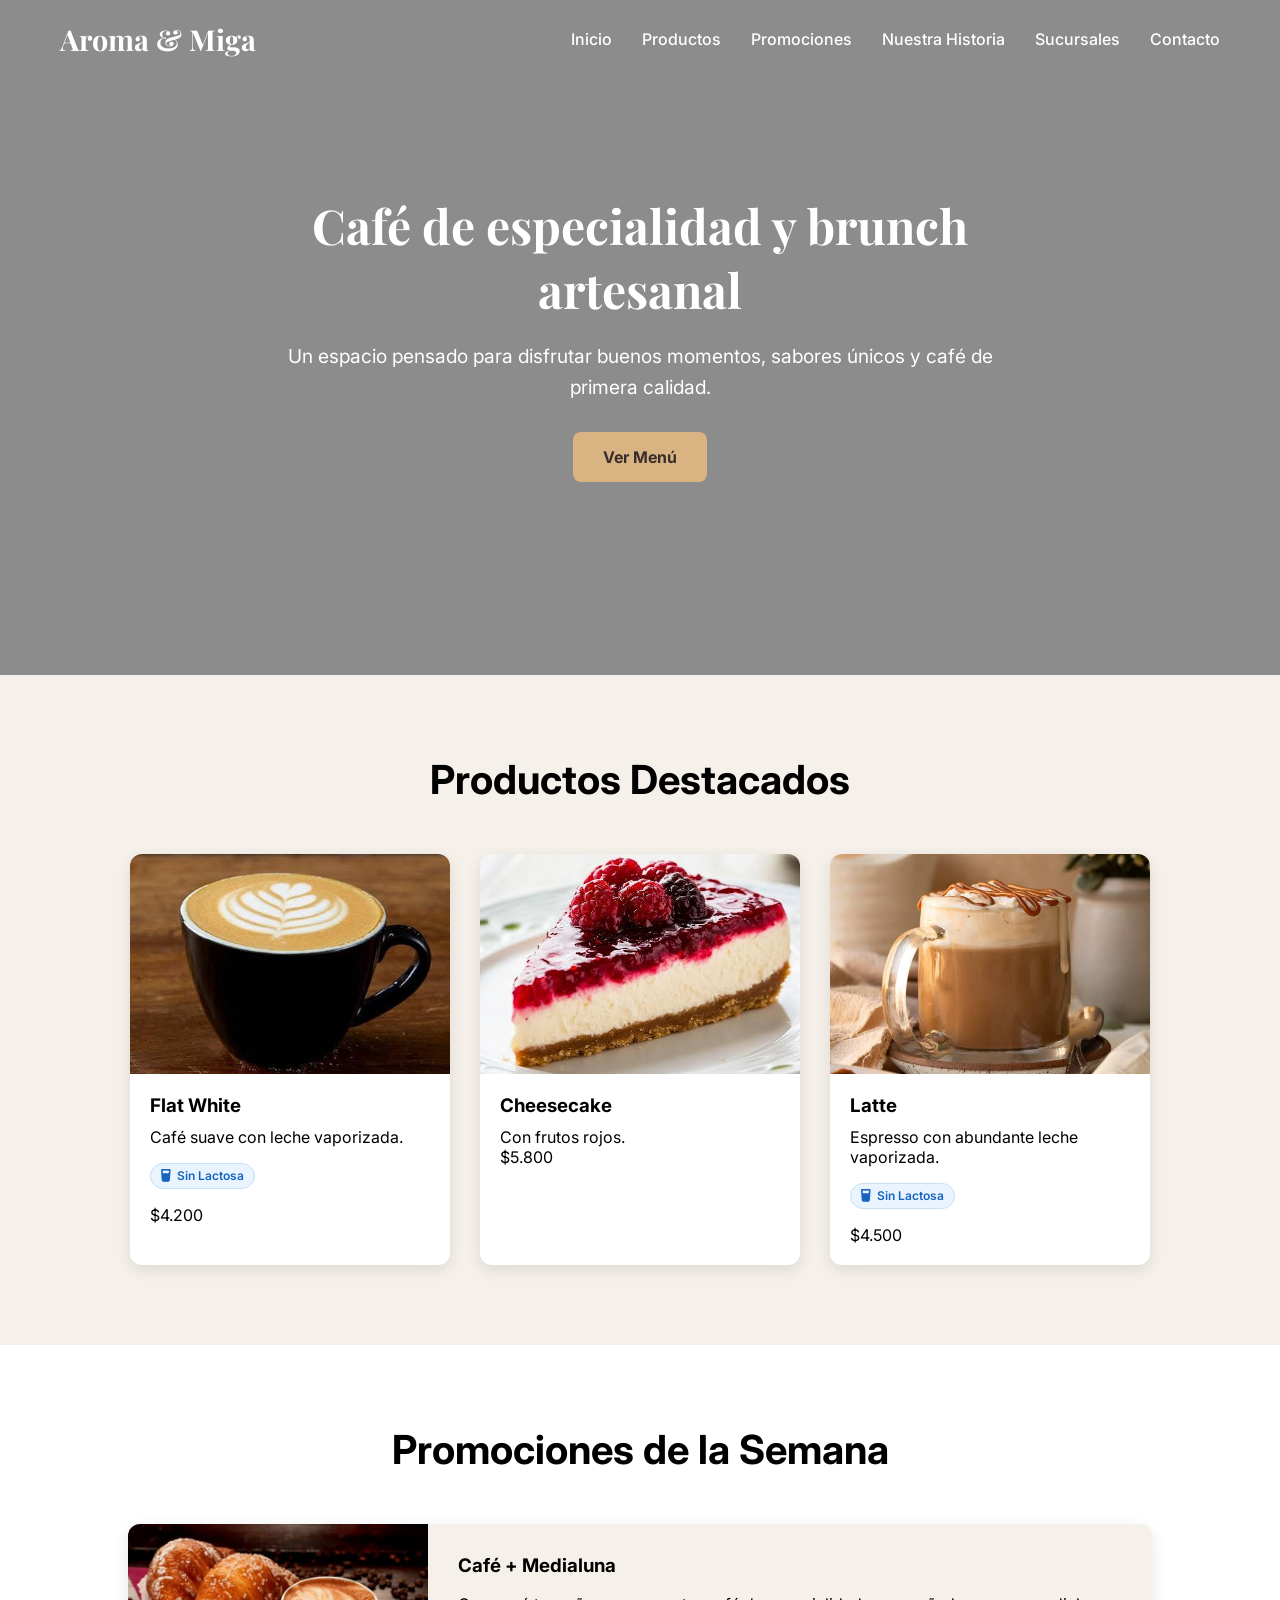
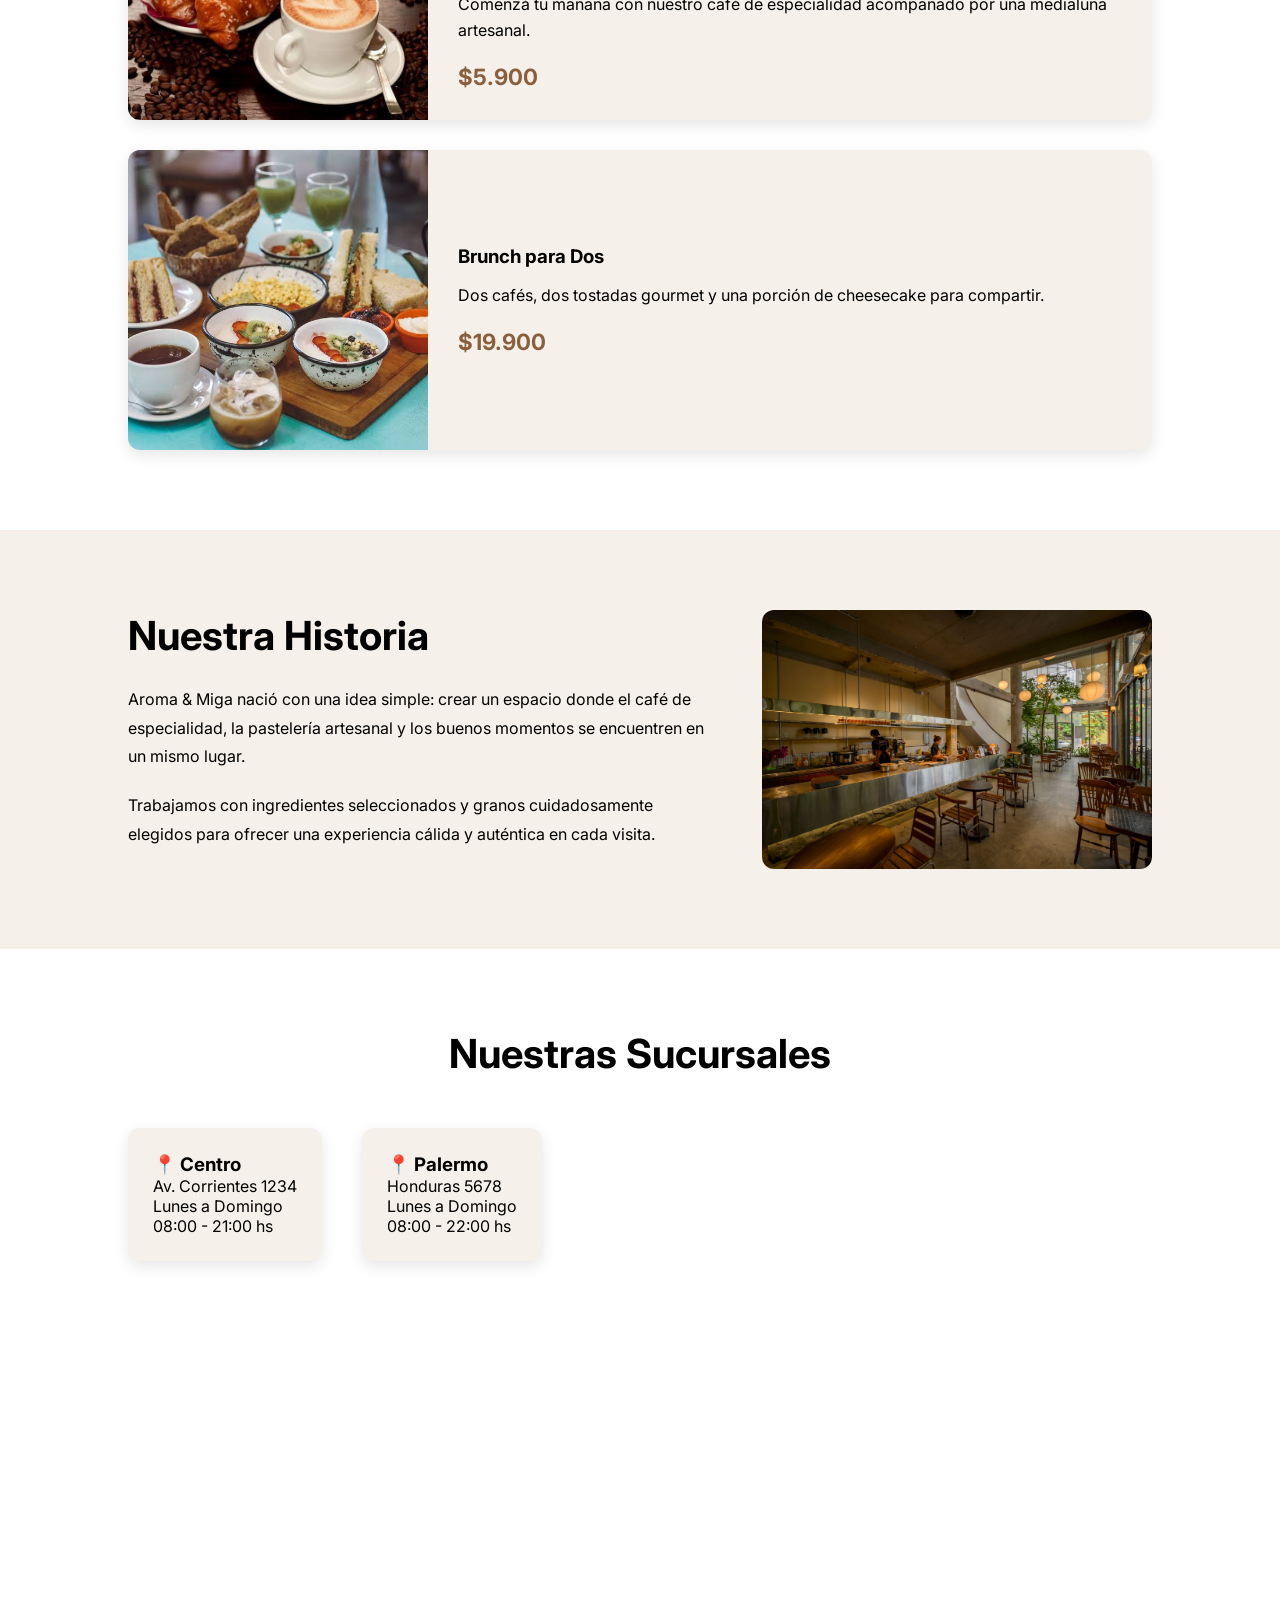
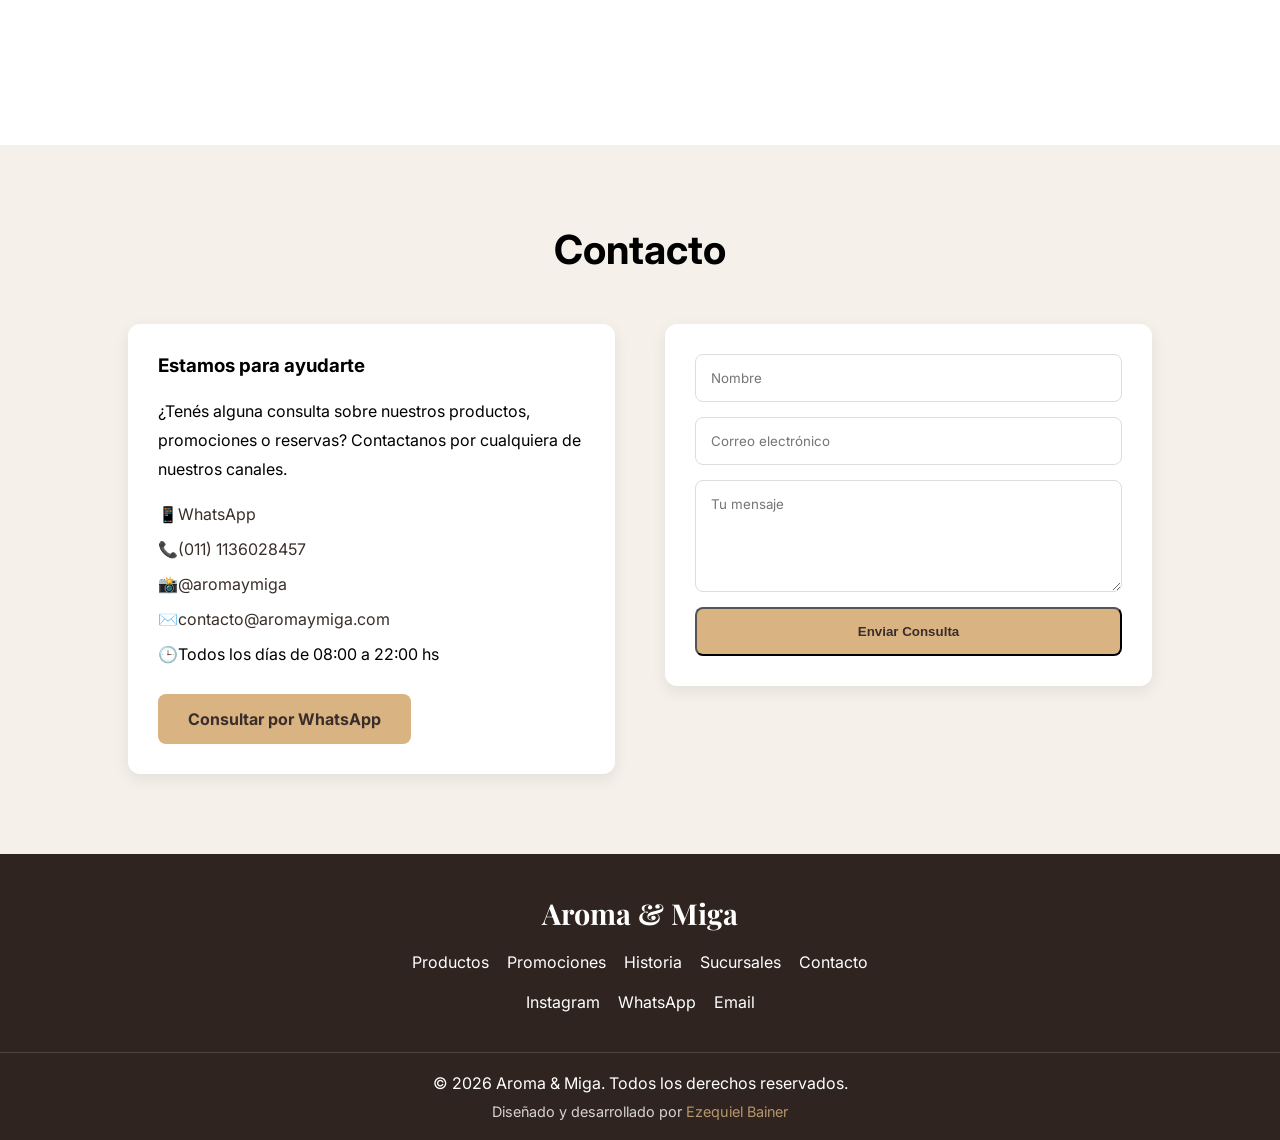
==== index.html @ 621b1586 "Terminando de configurar las badges" ====
<!DOCTYPE html>
<html lang="es">
<head>
    <meta charset="UTF-8">
    <meta name="viewport" content="width=device-width, initial-scale=1.0">

    <title>Aroma & Miga | Café de Especialidad</title>

    <link rel="stylesheet" href="./css/estilos.css">
    <link rel="stylesheet" href="./css/index.css">
    <link rel="stylesheet" href="https://cdnjs.cloudflare.com/ajax/libs/font-awesome/6.7.2/css/all.min.css"/>

    <!-- Tipografia  -->
    <link rel="preconnect" href="https://fonts.googleapis.com">
    <link rel="preconnect" href="https://fonts.gstatic.com" crossorigin>

    <link href="https://fonts.googleapis.com/css2?family=Playfair+Display:wght@700&family=Inter:wght@300;400;500;600&display=swap" rel="stylesheet">
</head>
<body>

    <header>
        <nav>
            <div class="logo">
                <h2>Aroma & Miga</h2>
            </div>

            <div class="menu-toggle">☰</div>

            <ul class="nav-links">
                <li><a href="#hero">Inicio</a></li>
                <li><a href="productos.html">Productos</a></li>
                <li><a href="#promociones">Promociones</a></li>
                <li><a href="#historia">Nuestra Historia</a></li>
                <li><a href="#sucursales">Sucursales</a></li>
                <li><a href="#contacto">Contacto</a></li>
            </ul>
        </nav>
    </header>

    <main>
        <!-- Seccion para el video -->
        <section id="hero">

            <video autoplay muted loop playsinline class="hero-video">
                <source src="video\cafe.mp4" type="video/mp4">
                    Tu navegador no soporta videos HTML5.
            </video>

            <div class="overlay"></div>

            <div class="hero-content">
                <h1>Café de especialidad y brunch artesanal</h1>

                <p>
                    Un espacio pensado para disfrutar buenos momentos,
                    sabores únicos y café de primera calidad.
                </p>

                <a href="productos.html" class="btn">
                    Ver Menú
                </a>
            </div>

        </section>

        <section id="productos">

            <h2>Productos Destacados</h2>

            <div class="cards-container" id="productos-container">

            </div>

        </section>

        <section id="promociones">
            <h2>Promociones de la Semana</h2>

            <div class="promo-container">

                <article class="promo-card">

                <img src="img\promo-cafe.jpg"
                 alt="Cafe y medialuna">

                    <div class="promo-content">
                        <h3>Café + Medialuna</h3>

                        <p>Comenzá tu mañana con nuestro café de especialidad acompañado por una medialuna artesanal.</p>

                        <span class="promo-price">$5.900</span>
                    </div>

                </article>

                <article class="promo-card">

                <img src="img\brunch.jpg"
                 alt="Brunch para dos">

                <div class="promo-content">
                    <h3>Brunch para Dos</h3>

                    <p>Dos cafés, dos tostadas gourmet y una porción de cheesecake para compartir.</p>

                    <span class="promo-price">$19.900</span>
                </div>

                </article>

            </div>


        </section>

        <section id="historia" class="reveal">
            <div class="historia-container">

                <div class="historia-content">

                    <h2>Nuestra Historia</h2>

                    <p>Aroma & Miga nació con una idea simple: crear un espacio donde el café de especialidad, la pastelería artesanal y los buenos momentos se encuentren en un mismo lugar.</p>

                    <p>Trabajamos con ingredientes seleccionados y granos cuidadosamente elegidos para ofrecer una experiencia cálida y auténtica en cada visita.</p>

                </div>

                <div class="historia-imagen">

                    <img src="img\interior.jpg" alt="Interior de Aroma & Miga">
                    
                </div>

            </div>

        </section>

        <section id="sucursales">
            <h2>Nuestras Sucursales</h2>

            <div class="sucursales-container">

                <article class="sucursal-card">

                    <h3>📍 Centro</h3>

                    <p>Av. Corrientes 1234</p>
                    <p>Lunes a Domingo</p>
                    <p>08:00 - 21:00 hs</p>

                </article>

                <article class="sucursal-card">

                    <h3>📍 Palermo</h3>

                    <p>Honduras 5678</p>
                    <p>Lunes a Domingo</p>
                    <p>08:00 - 22:00 hs</p>

                </article>

            </div>
            <div class="map-container">
                <iframe src="https://www.google.com/maps/embed?pb=!1m14!1m8!1m3!1d52465.20695177295!2d-58.414135!3d-34.7284929!3m2!1i1024!2i768!4f13.1!3m3!1m2!1s0x95bcd37c316f8ed3%3A0xf65a0791c25adb56!2sCandelitte!5e0!3m2!1ses!2sar!4v1781390517697!5m2!1ses!2sar" loading="lazy" allowfullscreen></iframe>
            </div>

        </section>

        <section id="contacto">

            <h2>Contacto</h2>

                <div class="contacto-container">

                    <div class="contacto-info">

                        <h3>Estamos para ayudarte</h3>

                        <p>¿Tenés alguna consulta sobre nuestros productos, promociones o reservas? Contactanos por cualquiera de nuestros canales.</p>

                        <ul>

                            <li>
                                📱<a href="https://wa.me/541136028457" target="_blank">WhatsApp </a>
                            </li>

                            <li>
                                📞<a href="tel:+5411360284578">(011) 1136028457</a>
                            </li>

                            <li>
                                📸<a href="https://instagram.com/aromaymiga" target="_blank">@aromaymiga
                                </a>
                            </li>

                            <li>
                                ✉️<a href="mailto:contacto@aromaymiga.com">contacto@aromaymiga.com</a>
                            </li>

                            <li>
                                🕒Todos los días de 08:00 a 22:00 hs
                            </li>

                        </ul>

                        <a href="https://wa.me/541136028457" target="_blank" class="btn">Consultar por WhatsApp</a>

                    </div>

                    <form class="contacto-form">

                        <input type="text" placeholder="Nombre" required>

                        <input type="email" placeholder="Correo electrónico" required>

                        <textarea rows="5" placeholder="Tu mensaje" required></textarea>

                        <button type="submit" class="btn">Enviar Consulta</button>

                    </form>

                </div>

        </section>

    </main>

    <footer>
        <div class="footer-container">

            <h3>Aroma & Miga</h3>

        <div class="footer-links">

            <a href="productos.html">Productos</a>

            <a href="#promociones">Promociones</a>

            <a href="#historia">Historia</a>

            <a href="#sucursales">Sucursales</a>

            <a href="#contacto">Contacto</a>


        </div>

        <div class="footer-social">

            <a href="https://instagram.com/aromaymiga" target="_blank">
                Instagram
            </a>

            <a href="https://wa.me/541112345678" target="_blank">
                WhatsApp
            </a>

            <a href="mailto:contacto@aromaymiga.com">
                Email
            </a>

        </div>

        </div>

        <div class="footer-bottom">

            <p>
                © 2026 Aroma & Miga. Todos los derechos reservados.
            </p>

            <p class="developer-credit">
                Diseñado y desarrollado por
                <a href="https://nebainer.github.io/PaginaParaPortafolios/" target="_blank">Ezequiel Bainer</a>
            </p>

        </div>

    </footer>

    <script src="./js/productos.js"></script>
    <script src="./js/ui.js"></script>
    <script src="./js/badges.js"></script>
    <script src="./js/script.js"></script>
</body>
</html>
---- css/estilos.css ----
/* ----------- RESETS -------- */
* {
    margin: 0;
    padding: 0;
    box-sizing: border-box;
}

body {
    font-family: "Inter", sans-serif;
}

/* --------- BOTONES ---------- */
.btn {
    display: inline-block;

    padding: 15px 30px;

    background-color: #D9B382;
    color: #3A2E2A;

    text-decoration: none;
    font-weight: bold;

    border-radius: 8px;

    transition: transform 0.3s ease;
}

.btn:hover {
    transform: translateY(-2px);
}


/* -------------- LOGO ---------- */
.logo h2{
    font-family: "Playfair Display", serif;
}

/* -------------- SCROLL -------------*/
html {
    scroll-behavior: smooth;
}

/* ---------------- NAVBAR ---------------- */

header {
    position: fixed;
    top: 0;
    width: 100%;
    z-index: 100;
    transition: all 0.3s ease;
}

header.scrolled {
    background-color: rgba(47, 36, 31, 0.95);
    backdrop-filter: blur(8px);
    box-shadow: 0 2px 10px rgba(0,0,0,0.15);
}

nav {
    display: flex;
    justify-content: space-between;
    align-items: center;

    padding: 20px 60px;
}

.logo h2 {
    color: white;
    font-size: 1.8rem;
}

nav ul {
    display: flex;
    list-style: none;
    gap: 30px;
}

nav a {
    text-decoration: none;
    color: white;
    font-weight: 500;

    transition: 0.3s;
}

nav a:hover {
    color: #D9B382;
}

/* ---------------- MENU HAMBURGUESA ----------------------*/
.menu-toggle {
    display: none;

    font-size: 2rem;
    color: white;

    cursor: pointer;

    z-index: 101;
}

/* ---------------- PRODUCTOS ---------------- */

#productos {
    padding: 80px 10%;
    background-color: #F5F1EA;
}

#productos h2 {
    text-align: center;
    margin-bottom: 50px;
    font-size: 2.5rem;
}

.cards-container {
    display: flex;
    justify-content: center;
    gap: 30px;
    flex-wrap: wrap;
}

.card {
    display:flex;

    flex-direction:column;

    background-color: white;

    border-radius: 12px;

    overflow: hidden;

    box-shadow: 0 5px 15px rgba(0,0,0,0.1);

    transition:
        transform .3s ease,
        box-shadow .3s ease;
}

.card:hover {
    transform: translateY(-5px);
    box-shadow:0 12px 30px rgba(0,0,0,.15);
}

.card:hover img {
    transform: scale(1.05);
}

.card img {
    width: 100%;
    height: 220px;
    transition: transform 0.4s ease;
    object-fit: cover;
}

.card-content {
    padding: 20px;
}

.card h3 {
    margin-bottom: 10px;
}

/* --------- BADGES ---------- */
.producto-badges{

    display:flex;

    flex-wrap:wrap;

    gap:.5rem;

    margin-top:.8rem;

}

.badge{

    display:inline-flex;

    align-items:center;

    gap:.35rem;

    padding:.28rem .65rem;

    border-radius:999px;

    font-size:.75rem;

    font-weight:600;

    user-select:none;

    transition:
        transform .2s ease,
        box-shadow .2s ease;

}

.badge:hover{

    transform:translateY(-2px);

}

.badge-vegano{

    background:#EDF8F0;
    border:1px solid #CDE8D3;
    color:#2E7D32;

}

.badge-sintacc{

    background:#FFF8E5;
    border:1px solid #F2E2A7;
    color:#A66A00;

}

.badge-sinlactosa{

    background:#EAF4FF;
    border:1px solid #C7DFF7;
    color:#1565C0;

}

.badge i{

    font-size:.8rem;

}

.producto-badges{
    margin: 1rem 0;
}


/* ---------------- FOOTER ---------------- */

footer {
    background-color: #2F241F;
    color: white;
}

.footer-container {
    padding: 40px 10%;

    display: flex;
    flex-direction: column;
    align-items: center;

    gap: 20px;

    text-align: center;
}

.footer-container h3 {
    font-size: 1.8rem;
    font-family: "Playfair Display", serif;
}

.footer-links,
.footer-social {
    display: flex;
    flex-wrap: wrap;
    justify-content: center;
    gap: 18px;
}

.footer-links a,
.footer-social a {
    color: white;
    text-decoration: none;

    transition: color 0.3s ease;
}

.footer-links a:hover,
.footer-social a:hover {
    color: #D9B382;
}

.footer-bottom {
    border-top: 1px solid rgba(255,255,255,0.15);

    padding: 20px;

    text-align: center;
}

.developer-credit {
    margin-top: 10px;

    font-size: 0.9rem;

    opacity: 0.8;
}

.developer-credit a {
    color: #D9B382;
    text-decoration: none;
    border-bottom: 1px solid transparent;
    transition: all 0.3s ease;
}

.developer-credit a:hover {
    border-bottom: 1px solid #D9B382;
}

/* --------------- ANIMACIONES --------------------- */
.reveal {
    opacity: 0;
    transform: translateY(40px);
    transition: all 0.8s ease;
}

.reveal.active {
    opacity: 1;
    transform: translateY(0);
}

/* ---------------- MOVILES ---------------- */

@media (max-width: 768px) {

    /* NAV */

    nav {
        position: relative;

        flex-direction: row;
        justify-content: space-between;
        align-items: center;

        padding: 20px;
    }

    .menu-toggle {
        display: block;
    }

    .nav-links {
        position: absolute;
        top: 100%;
        left: 0;

        width: 100%;

        display: flex;
        flex-direction: column;
        gap: 20px;

        background-color: rgba(47, 36, 31, 0.95);

        text-align: center;
        padding: 0;

        max-height: 0;
        overflow: hidden;

        transition: max-height 0.35s ease;
    }

    .nav-links li {
        list-style: none;
    }

    .nav-links a {
        font-size: 1rem;
        display: block;
        padding: 10px 0;
    }  

    .nav-links.active {
        max-height: 350px;
        padding: 25px;
    }


    /* BOTONES */

    .btn {
        padding: 12px 24px;
    }

    /* FOOTER */

    .footer-links,
    .footer-social {
        display: flex;
        flex-wrap: wrap;
        justify-content: center;
        gap: 12px;
    }

     .card {
        width: 100%;
        max-width: 450px;
    }

    /* PROMOS */

    .promo-card {
        flex-direction: column;
    }

    .promo-card img {
        width: 100%;
        height: 250px;
    }
}


/* ---------------- CELULARES CHICOS ---------------- */

@media (max-width: 480px) {

    .logo h2 {
        font-size: 1.5rem;
    }

    nav ul {
        gap: 10px;
    }

    nav a {
        font-size: 0.85rem;
    }

    #hero {
        padding-top: 60px;
        min-height: 600px;
    }

    .hero-content h1 {
        font-size: 1.7rem;
    }

    .hero-content p {
        font-size: 0.95rem;
    }

    #productos h2,
    #promociones h2,
    #contacto h2,
    #sucursales h2,
    .historia-content h2 {
        font-size: 2rem;
    }

    .promo-content {
        padding: 20px;
    }

    .footer-links,
    .footer-social {
        flex-direction: row;
        flex-wrap: wrap;
        justify-content: center;
        gap: 10px;
    }

    .footer-links a,
    .footer-social a{

        font-size:.95rem;

    }

    .footer-container {
        gap: 12px;
        padding: 25px 20px;
    }

    .footer-container h3 {
        font-size: 1.5rem;
    }
}

/* ---------------- TABLETS ---------------- */

@media (max-width: 1024px) {

    nav {
        padding: 20px 30px;
    }

    nav ul {
        gap: 20px;
    }

    
    .card {
        width: 300px;
    }

}
---- css/index.css ----
/* ---------------- SECCION HERO ---------------------------*/

.hero-content h1 {
    font-family: "Playfair Display", serif;
}

#hero {
    position: relative;

    height: 75vh;
    min-height: 500px;
    max-height: 750px;

    overflow: hidden;

    display: flex;
    justify-content: center;
    align-items: center;
}

.hero-video {
    position: absolute;

    top: 50%;
    left: 50%;

    width: 100%;
    height: 100%;

    object-fit: cover;

    transform: translate(-50%, -50%);
}

.overlay {
    position: absolute;

    top: 0;
    left: 0;

    width: 100%;
    height: 100%;

    background: rgba(0, 0, 0, 0.45);

    z-index: 1;
}

.hero-content {
    position: relative;

    z-index: 2;

    text-align: center;
    color: white;

    max-width: 800px;
    padding: 20px;
}

.hero-content h1 {
    font-size: 3rem;
    margin-bottom: 20px;
}

.hero-content p {
    font-size: 1.2rem;
    line-height: 1.6;
    margin-bottom: 30px;
}

/* ---------------- PROMOCIONES ---------------- */

#promociones {
    padding: 80px 10%;
    background-color: #fff;
}

#promociones h2 {
    text-align: center;
    margin-bottom: 50px;
    font-size: 2.5rem;
}

.promo-container {
    display: flex;
    flex-direction: column;
    gap: 30px;
}

.promo-card {
    display: flex;

    background-color: #F5F1EA;

    border-radius: 12px;

    overflow: hidden;

    box-shadow: 0 5px 15px rgba(0,0,0,0.1);

    transition: all 0.3s ease;
}

.promo-card:hover {
    transform: translateY(-3px);

    box-shadow: 0 10px 25px rgba(0,0,0,0.15);
}

.promo-card img {
    width: 300px;
    object-fit: cover;

    transition: transform 0.4s ease;
}

.promo-card:hover img {
    transform: scale(1.05);
}

.promo-content {
    padding: 30px;

    display: flex;
    flex-direction: column;
    justify-content: center;
}

.promo-content h3 {
    margin-bottom: 15px;
}

.promo-content p {
    margin-bottom: 20px;
    line-height: 1.6;
}

.promo-price {
    font-size: 1.4rem;
    font-weight: bold;

    color: #8B5E3C;
}

/* ---------------- HISTORIA ---------------- */

#historia {
    padding: 80px 10%;
    background-color: #F5F1EA;
}

.historia-container {
    display: flex;
    align-items: center;
    gap: 50px;
}

.historia-imagen {
    flex: 0.8;
}

.historia-imagen img {
    width: 100%;
    border-radius: 12px;
    display: block;
}

.historia-content {
    flex: 1.2;
}

.historia-content h2 {
    margin-bottom: 25px;
    font-size: 2.5rem;
}

.historia-content p {
    line-height: 1.8;
    margin-bottom: 20px;
}

/*---------------- CLASE REVEAL UTILIZADA PARA HISTORIA---------------*/
.reveal {
    opacity: 0;
    transform: translateY(40px);
    transition: all 1.8s ease;
}

.reveal.active {
    opacity: 1;
    transform: translateY(0);
}

/* ---------------- SUCURSALES ---------------- */

#sucursales {
    padding: 80px 10%;
    background-color: #fff;
}

#sucursales h2 {
    text-align: center;
    margin-bottom: 50px;
    font-size: 2.5rem;
}

.sucursales-container {
    display: flex;
    gap: 40px;
    align-items: stretch;
}

.sucursales-info {
    flex: 1;

    display: flex;
    flex-direction: column;
    gap: 20px;
}

.sucursal-card {
    background-color: #F5F1EA;

    padding: 25px;

    border-radius: 12px;

    box-shadow: 0 5px 15px rgba(0,0,0,0.1);
}

.map-container {
    flex: 1;
}

.map-container iframe {
    width: 100%;
    height: 100%;

    min-height: 400px;

    border: none;

    border-radius: 12px;
}
/* --------------- CONTACTO ---------------*/
#contacto {
    padding: 80px 10%;
    background-color: #F5F1EA;
}

#contacto h2 {
    text-align: center;
    margin-bottom: 50px;
    font-size: 2.5rem;
}

.contacto-container {
    display: flex;
    gap: 50px;
    align-items: flex-start;
}

.contacto-info,
.contacto-form {
    flex: 1;
}

.contacto-info h3 {
    margin-bottom: 20px;
}

.contacto-info p {
    margin-bottom: 20px;
    line-height: 1.8;
}

.contacto-info ul {
    list-style: none;
    margin-bottom: 30px;
}

.contacto-info li {
    margin-bottom: 15px;
}

.contacto-info a {
    color: #3A2E2A;
    text-decoration: none;
    transition: color 0.3s ease;
}

.contacto-info a:hover {
    color: #D9B382;
}

.contacto-form {
    display: flex;
    flex-direction: column;
    gap: 15px;
}

.contacto-form input,
.contacto-form textarea {
    padding: 15px;

    border: 1px solid #ddd;
    border-radius: 8px;

    font-family: inherit;
}

.contacto-form textarea {
    resize: vertical;
}

.contacto-info {
    background-color: white;

    padding: 30px;

    border-radius: 12px;

    box-shadow: 0 5px 15px rgba(0,0,0,0.08);
}

.contacto-form {
    background-color: white;

    padding: 30px;

    border-radius: 12px;

    box-shadow: 0 5px 15px rgba(0,0,0,0.08);
}

/*-----Otros-------*/
.cards-container .card{
    width: 320px;
}

/* ---------------- MOVILES ---------------- */

@media (max-width: 768px) {
    /* HERO */

    #hero {
        padding-top: 160px;
        height: auto;
        min-height: 550px;
    }

    .hero-content {
        width: 90%;
    }

    .hero-content h1 {
        font-size: 2rem;
        line-height: 1.2;
    }

    .hero-content p {
        font-size: 1rem;
    }

    /* PRODUCTOS */

    #productos,
    #promociones,
    #historia,
    #sucursales,
    #contacto {
        padding: 60px 8%;
    }

    /* HISTORIA */

    .historia-container {
        flex-direction: column;
    }

    .historia-content {
        text-align: center;
    }

    /* SUCURSALES */

    .sucursales-container {
        flex-direction: column;
    }

    .map-container iframe {
        min-height: 300px;
    }

    /* CONTACTO */

    .contacto-container {
        flex-direction: column;
        gap: 25px;
    }

    .contacto-info,
    .contacto-form {
        width: 100%;
    }

    .contacto-info {
        text-align: center;
    }

    .contacto-info ul {
        display: flex;
        flex-direction: column;
        align-items: center;
    }

    .contacto-form input,
    .contacto-form textarea {
        width: 100%;
    }

    .contacto-form .btn {
        width: 100%;
    }
}

/* ---------------- TABLETS ---------------- */

@media (max-width: 1024px) {
    .historia-container,
    .sucursales-container,
    .contacto-container {
        gap: 30px;
    }

    .hero-content h1 {
        font-size: 2.5rem;
    }

}
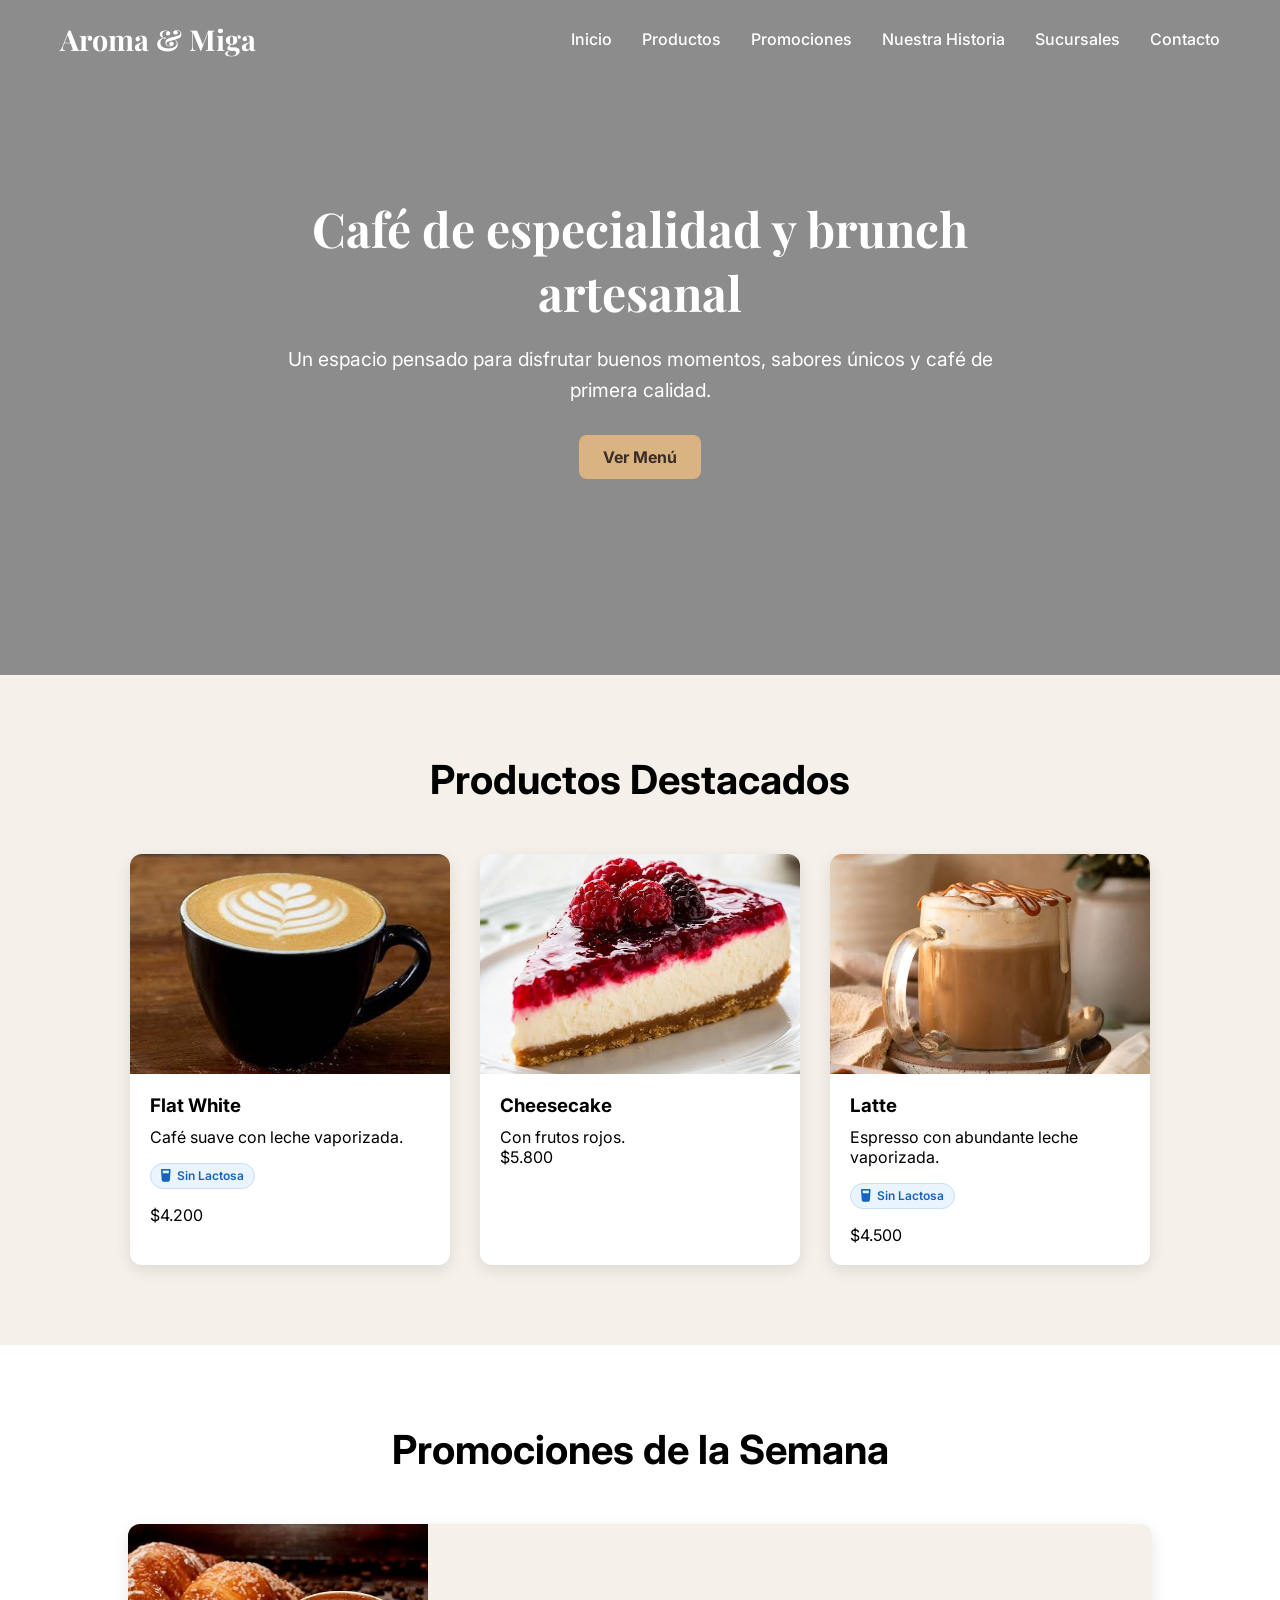
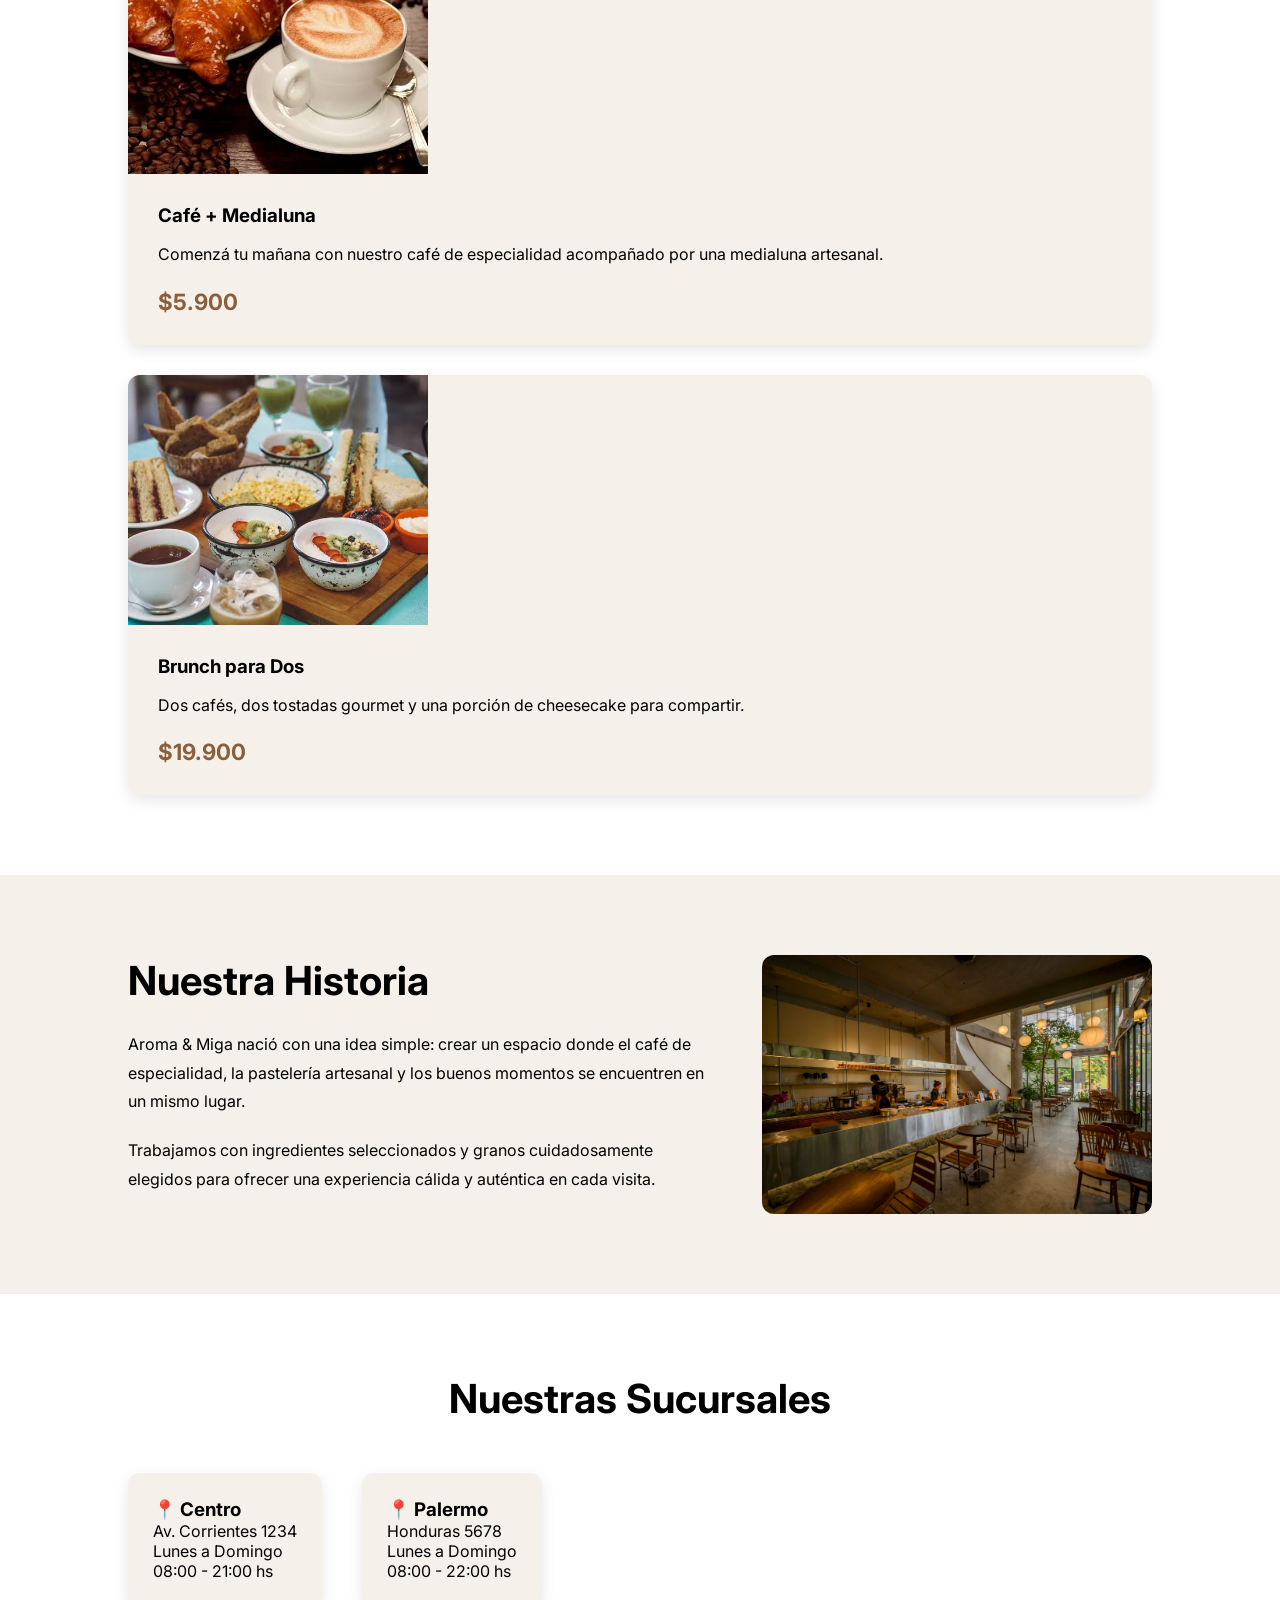
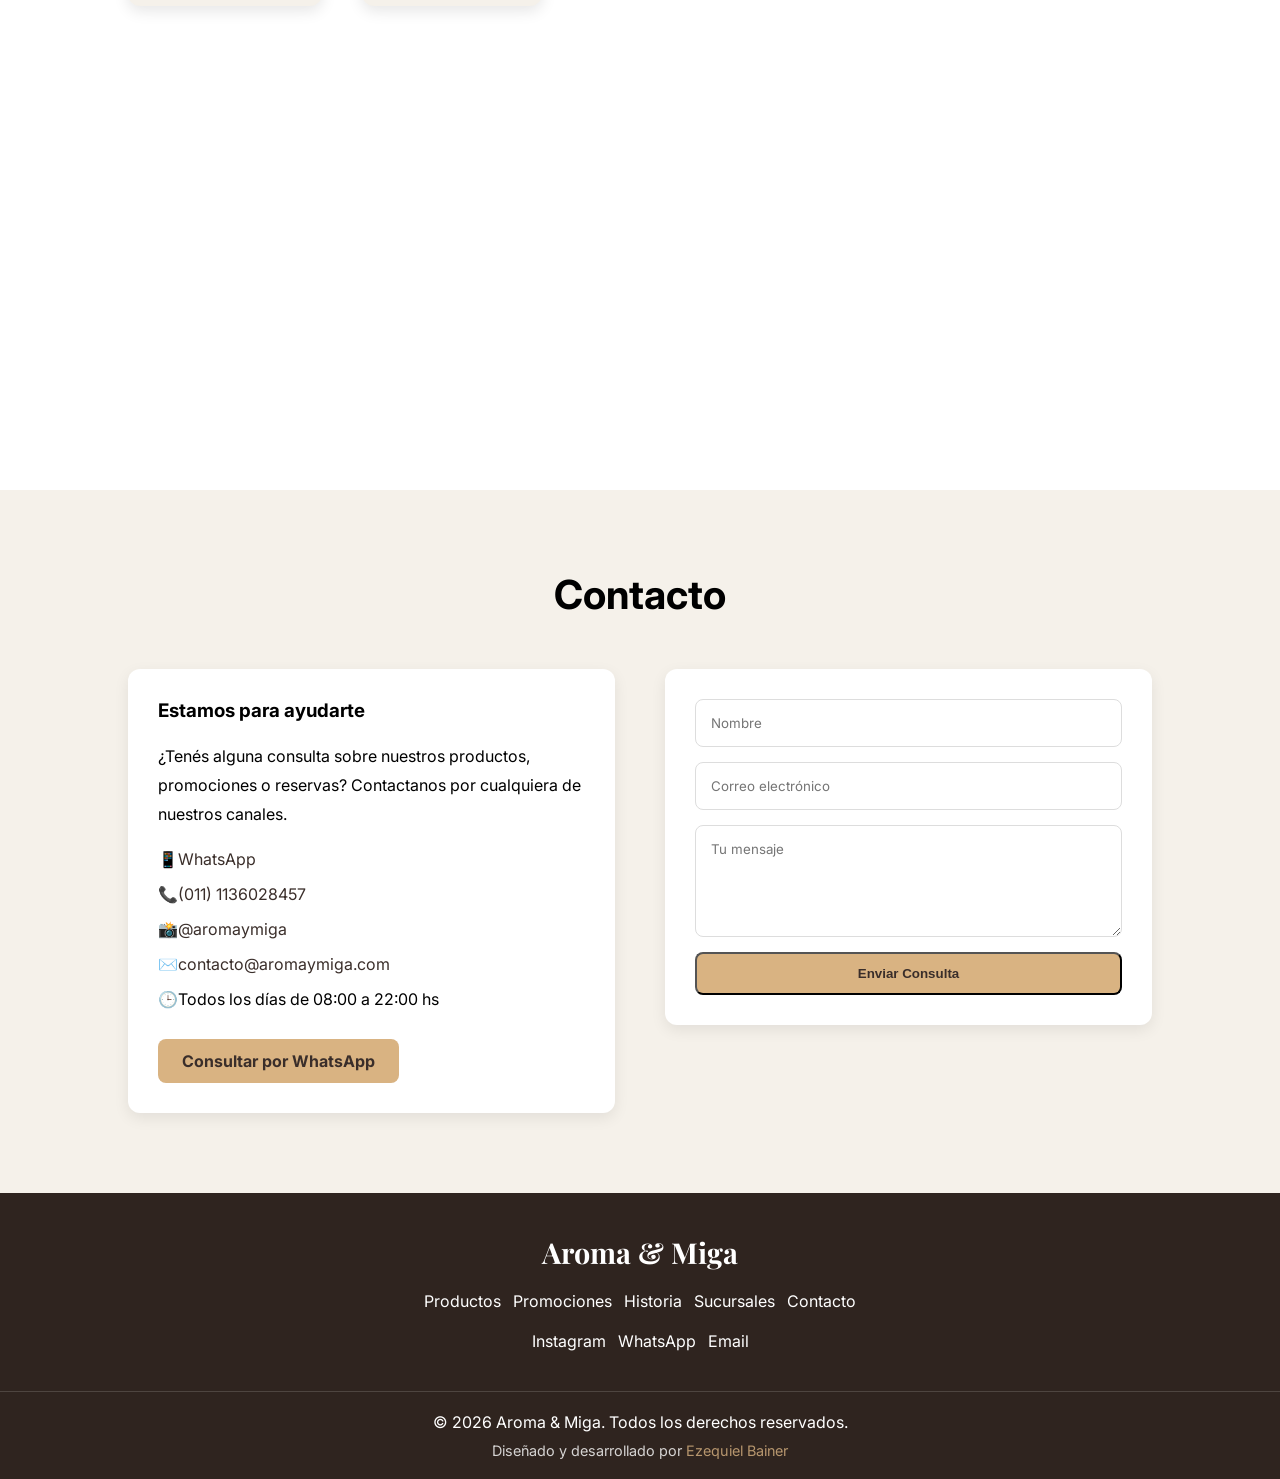
==== commit 9b2df682: "Corrigiendo errores en el menu hamburguesa" ====
--- a/index.html
+++ b/index.html
@@ -281,8 +281,8 @@
     </footer>
 
     <script src="./js/productos.js"></script>
+    <script src="./js/badges.js"></script>
     <script src="./js/ui.js"></script>
-    <script src="./js/badges.js"></script>
     <script src="./js/script.js"></script>
 </body>
 </html>
--- a/css/estilos.css
+++ b/css/estilos.css
@@ -43,12 +43,18 @@
 
 /* ---------------- NAVBAR ---------------- */
 
-header {
-    position: fixed;
-    top: 0;
-    width: 100%;
-    z-index: 100;
-    transition: all 0.3s ease;
+header{
+
+    position:fixed;
+
+    top:0;
+
+    left:0;
+
+    width:100%;
+
+    z-index:1000;
+
 }
 
 header.scrolled {
@@ -88,6 +94,7 @@
     color: #D9B382;
 }
 
+
 /* ---------------- MENU HAMBURGUESA ----------------------*/
 .menu-toggle {
     display: none;
@@ -97,7 +104,7 @@
 
     cursor: pointer;
 
-    z-index: 101;
+    z-index: 1001;
 }
 
 /* ---------------- PRODUCTOS ---------------- */
@@ -136,6 +143,8 @@
     transition:
         transform .3s ease,
         box-shadow .3s ease;
+    
+    cursor:pointer;
 }
 
 .card:hover {
@@ -324,61 +333,267 @@
     transform: translateY(0);
 }
 
+/*------------- MODAL ------------*/
+.modal{
+
+    position:fixed;
+
+    inset:0;
+
+    display:flex;
+
+    justify-content:center;
+
+    align-items:center;
+
+    background:rgba(0,0,0,.6);
+
+    opacity:0;
+
+    visibility:hidden;
+
+    transition:
+        opacity .25s ease,
+        visibility .25s ease;
+
+    z-index:2000;
+
+    padding:2rem;
+
+}
+
+.modal.abierto{
+
+    opacity:1;
+
+    visibility:visible;
+
+}
+
+.modal-contenido{
+
+    display: block;
+
+    position:relative;
+
+    background:white;
+
+    width:min(700px,90vw);
+
+    border-radius:20px;
+
+    overflow:hidden;
+
+    box-shadow:
+        0 15px 50px rgba(0,0,0,.25);
+    
+    transform:scale(.95);
+
+    transition:
+        transform .25s ease,
+        opacity .25s ease;
+
+    max-height:90vh;
+
+    overflow-y:auto;
+
+}
+
+.modal.abierto .modal-contenido{
+
+    transform:scale(1);
+
+}
+
+.modal-imagen{
+
+    width:100%;
+
+    aspect-ratio:16/9;
+
+    object-fit:cover;
+
+    display:block;
+
+    transition:opacity .2s ease;
+
+}
+
+.modal-info{
+
+    padding:2rem;
+
+}
+
+.modal-info h2{
+
+    margin-bottom:.8rem;
+
+}
+
+.modal-info p{
+
+    margin-bottom:1rem;
+
+    color:#555;
+
+    line-height:1.6;
+
+}
+
+#modal-precio{
+
+    display:block;
+
+    margin-top:1.8rem;
+
+    padding-top:1rem;
+
+    border-top:1px solid #EEE;
+
+    font-size:1.7rem;
+
+    font-weight:700;
+
+    color:#8B5A2B;
+
+}
+
+.modal-cerrar{
+
+    position:absolute;
+
+    top:16px;
+
+    right:16px;
+
+    width:42px;
+
+    height:42px;
+
+    border:none;
+
+    border-radius:50%;
+
+    background:white;
+
+    cursor:pointer;
+
+    font-size:1.2rem;
+
+    box-shadow:
+        0 3px 10px rgba(0,0,0,.15);
+    
+    outline: none;
+
+    transition:
+        transform .2s ease,
+        background-color .2s ease,
+        box-shadow .2s ease,
+        color .2s ease;
+
+
+}
+
+.modal-cerrar:hover{
+
+    background:#F5E9D8;
+
+    transform:scale(1.08);
+
+}
+
+.modal-cerrar:active{
+
+    background:#D9B382;
+
+    color:#3A2E2A;
+
+    transform:scale(.95);
+
+}
+
+.modal-cerrar:focus-visible{
+
+    outline:none;
+
+    box-shadow:
+        0 0 0 3px rgba(217,179,130,.35);
+
+}
+
 /* ---------------- MOVILES ---------------- */
 
 @media (max-width: 768px) {
 
     /* NAV */
 
-    nav {
-        position: relative;
-
-        flex-direction: row;
-        justify-content: space-between;
-        align-items: center;
-
-        padding: 20px;
-    }
-
-    .menu-toggle {
-        display: block;
-    }
-
-    .nav-links {
-        position: absolute;
-        top: 100%;
-        left: 0;
-
-        width: 100%;
-
-        display: flex;
-        flex-direction: column;
-        gap: 20px;
-
-        background-color: rgba(47, 36, 31, 0.95);
-
-        text-align: center;
-        padding: 0;
-
-        max-height: 0;
-        overflow: hidden;
-
-        transition: max-height 0.35s ease;
-    }
-
-    .nav-links li {
-        list-style: none;
-    }
-
-    .nav-links a {
-        font-size: 1rem;
-        display: block;
-        padding: 10px 0;
-    }  
-
-    .nav-links.active {
-        max-height: 350px;
-        padding: 25px;
+    nav{
+
+            padding:20px;
+
+            display:flex;
+
+            justify-content:space-between;
+
+            align-items:center;
+
+        }
+
+        .menu-toggle{
+
+            display:block;
+
+            font-size:2rem;
+
+            cursor:pointer;
+
+            z-index:1001;
+
+        }
+
+        .nav-links{
+
+            position:fixed;
+
+            top:72px;
+
+            left:0;
+
+            width:100%;
+
+            display:flex;
+
+            flex-direction:column;
+
+            align-items:center;
+
+            gap:20px;
+
+            background-color: rgba(47, 36, 31, 0.95);
+
+            backdrop-filter: blur(8px);
+
+            max-height:0;
+
+            overflow:hidden;
+
+            padding:0;
+
+            transition:max-height .35s ease,padding .35s ease;
+
+            z-index:999;
+
+        }
+
+        .nav-links.active{
+
+            max-height:500px;
+
+            padding:25px 0;
+
+        }
+
     }
 
 
@@ -413,7 +628,9 @@
         width: 100%;
         height: 250px;
     }
-}
+
+
+
 
 
 /* ---------------- CELULARES CHICOS ---------------- */
--- a/css/index.css
+++ b/css/index.css
@@ -181,11 +181,6 @@
 }
 
 /*---------------- CLASE REVEAL UTILIZADA PARA HISTORIA---------------*/
-.reveal {
-    opacity: 0;
-    transform: translateY(40px);
-    transition: all 1.8s ease;
-}
 
 .reveal.active {
     opacity: 1;
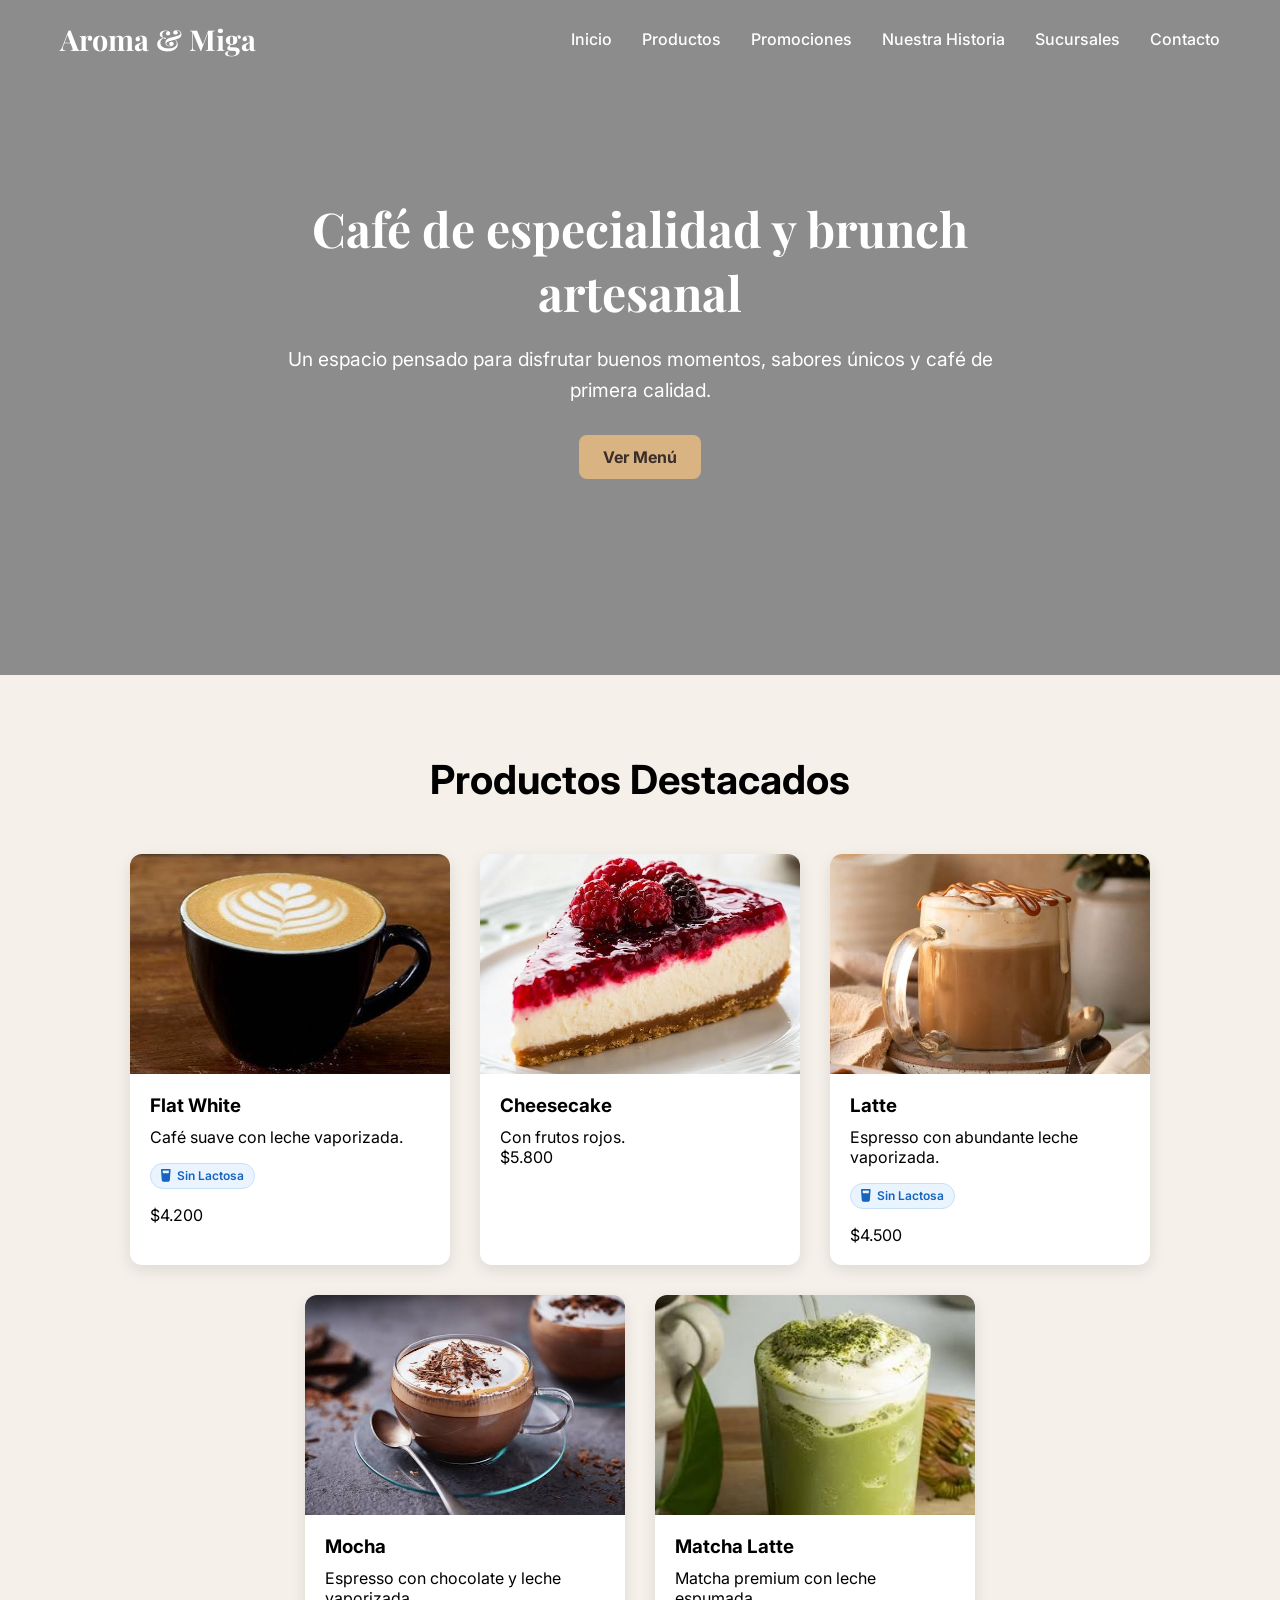
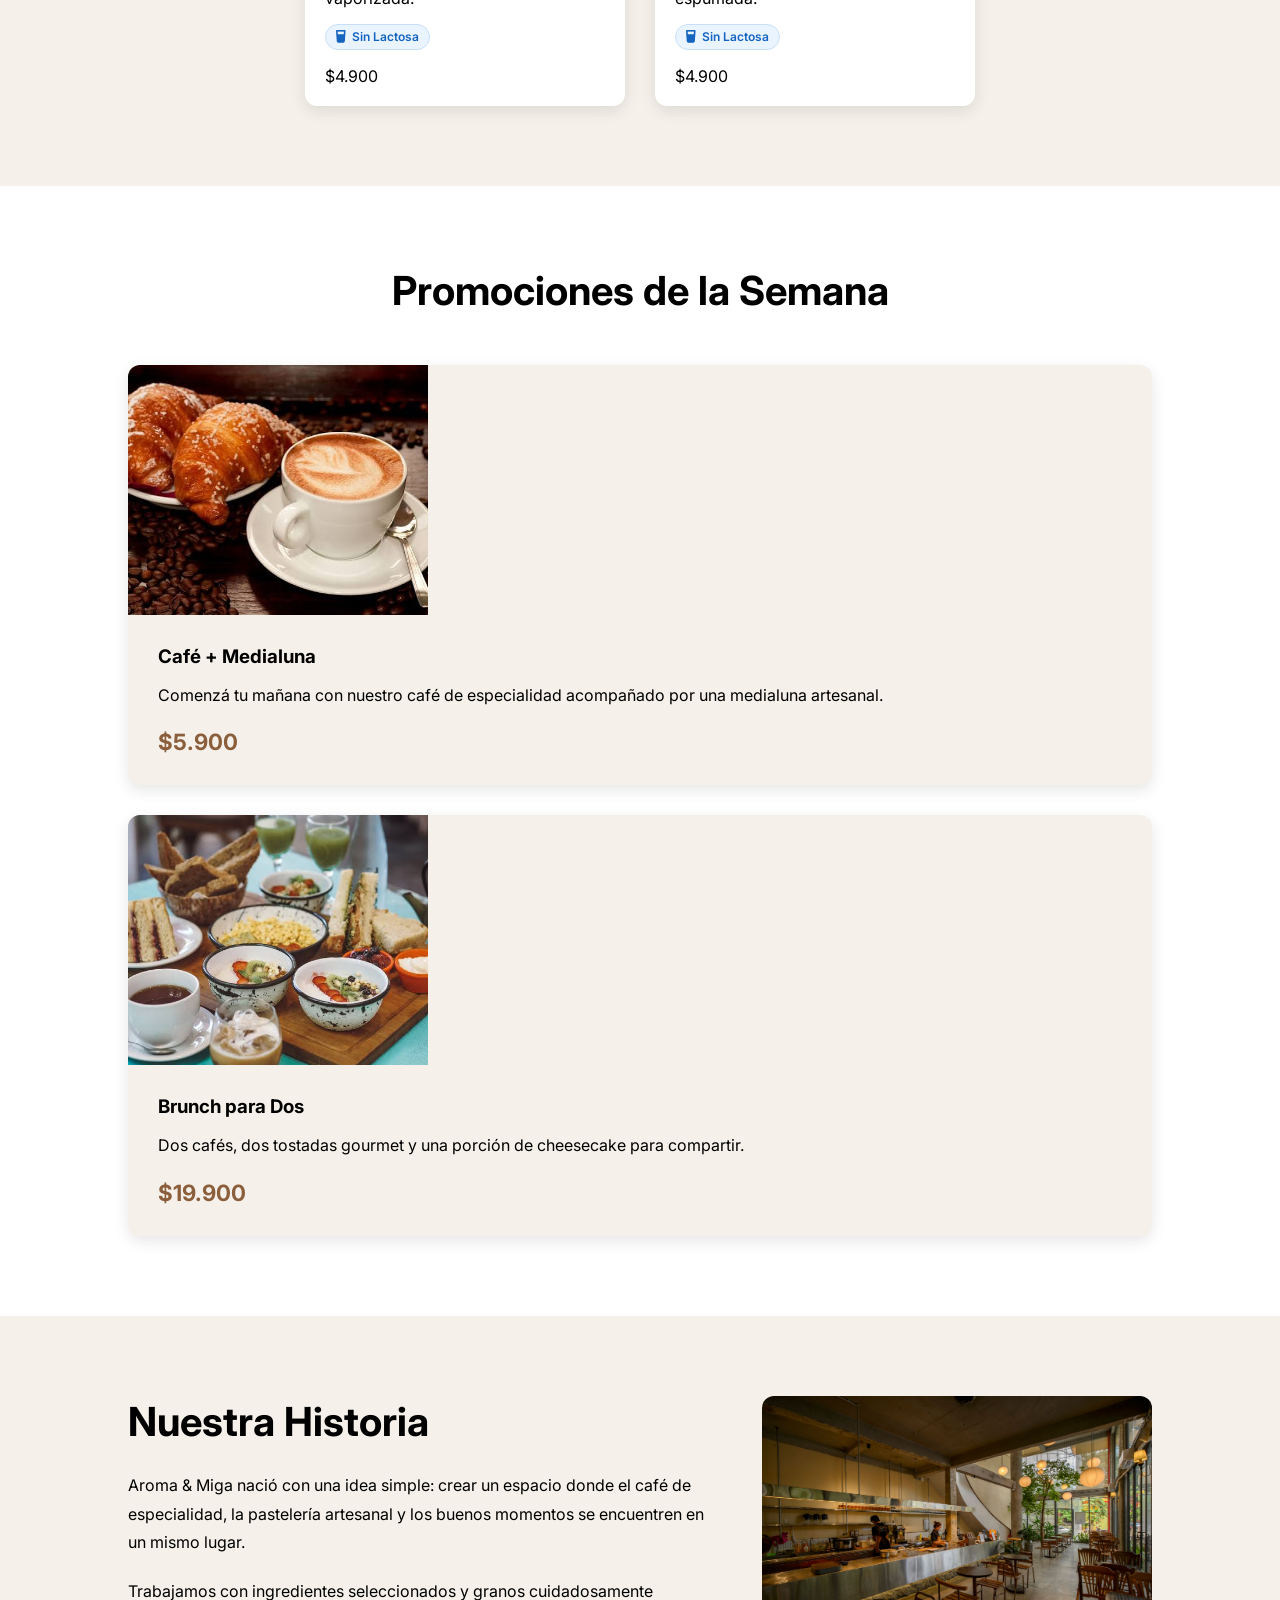
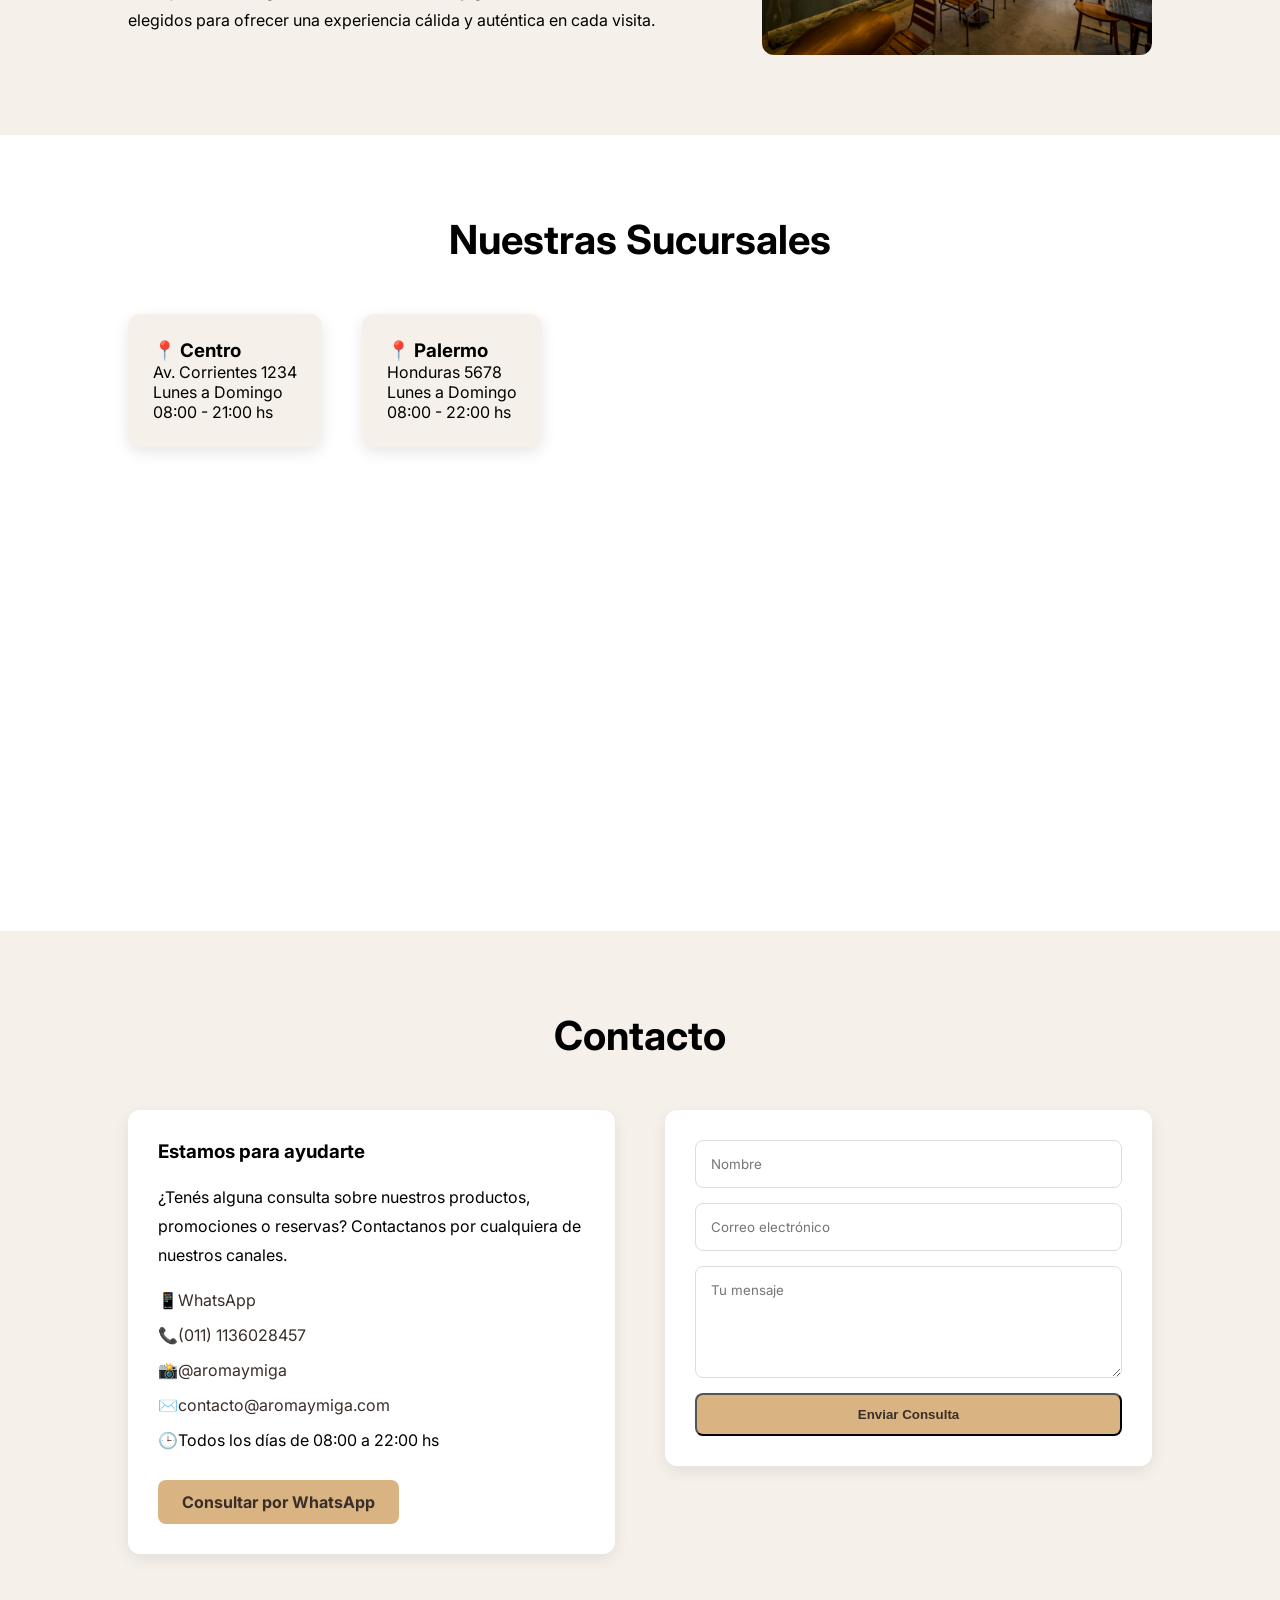
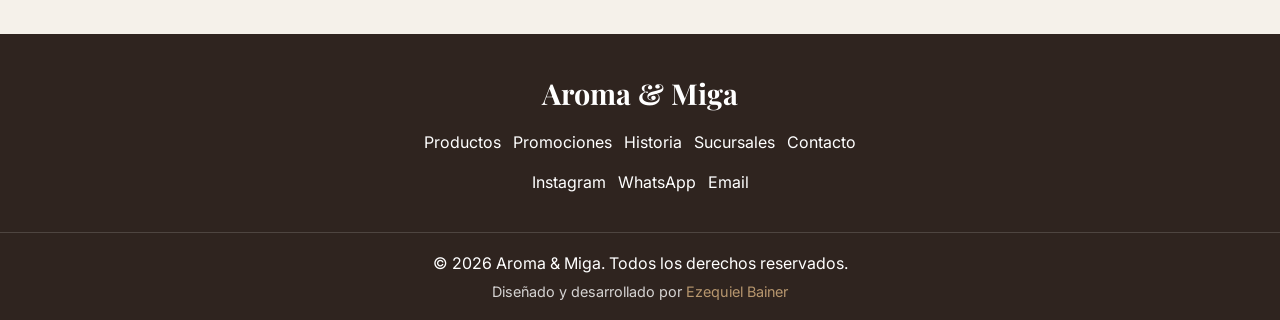
==== commit 8ce67e72: "Agregando boton de wpp" ====
--- a/index.html
+++ b/index.html
@@ -253,7 +253,7 @@
                 Instagram
             </a>
 
-            <a href="https://wa.me/541112345678" target="_blank">
+            <a href="https://wa.me/541136028457" target="_blank">
                 WhatsApp
             </a>
 
@@ -279,6 +279,15 @@
         </div>
 
     </footer>
+
+    <a href="https://wa.me/5491136028457?text=Hola,%20quisiera%20hacer%20una%20consulta."
+    class="whatsapp-float"
+    target="_blank"
+    aria-label="Contactar por WhatsApp">
+
+        <i class="fa-brands fa-whatsapp"></i>
+
+    </a>
 
     <script src="./js/productos.js"></script>
     <script src="./js/badges.js"></script>
--- a/css/estilos.css
+++ b/css/estilos.css
@@ -522,6 +522,76 @@
 
 }
 
+/* WPP ICONO */
+.whatsapp-float{
+
+    opacity:0;
+
+    visibility:hidden;
+
+    transform:translateY(20px);
+
+    position:fixed;
+
+    right:35px;
+
+    bottom:35px;
+
+    width:64px;
+
+    height:64px;
+
+    border-radius:50%;
+
+    background:#25D366;
+
+    color:white;
+
+    display:flex;
+
+    justify-content:center;
+
+    align-items:center;
+
+    font-size:2rem;
+
+    text-decoration:none;
+
+    box-shadow:0 10px 28px rgba(37,211,102,.35);
+
+    transition:
+        opacity .3s,
+        transform .3s,
+        visibility .3s;
+
+    z-index:999;
+
+}
+
+.whatsapp-float.visible{
+
+    opacity:1;
+
+    visibility:visible;
+
+    transform:translateY(0);
+
+}
+
+.whatsapp-float:hover{
+
+    transform:translateY(-4px) scale(1.08);
+
+    box-shadow:0 12px 30px rgba(0,0,0,.3);
+
+}
+
+.whatsapp-float:active{
+
+    transform:scale(.95);
+
+}
+
 /* ---------------- MOVILES ---------------- */
 
 @media (max-width: 768px) {
@@ -629,6 +699,21 @@
         height: 250px;
     }
 
+    /* WPP */
+    .whatsapp-float{
+
+        width:56px;
+
+        height:56px;
+
+        font-size:1.8rem;
+
+        right:18px;
+
+        bottom:18px;
+
+    }
+
 
 
 
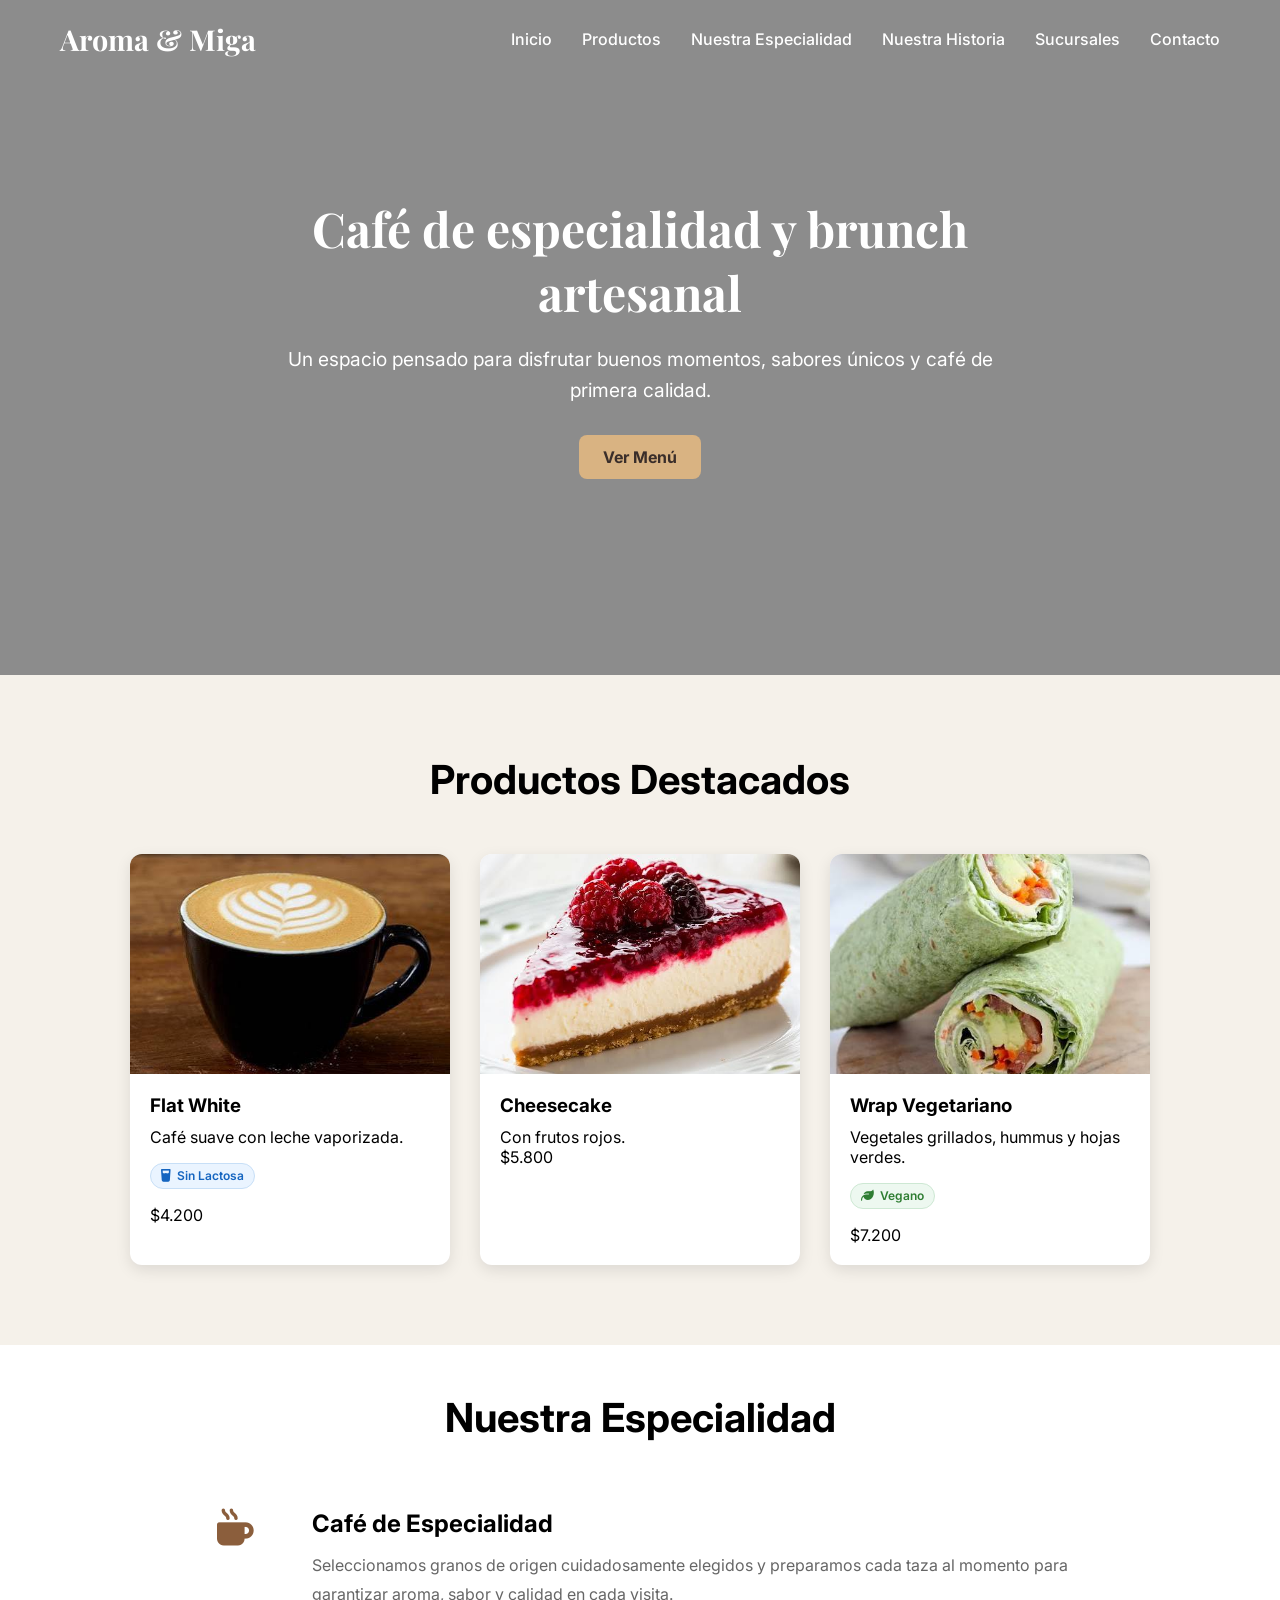
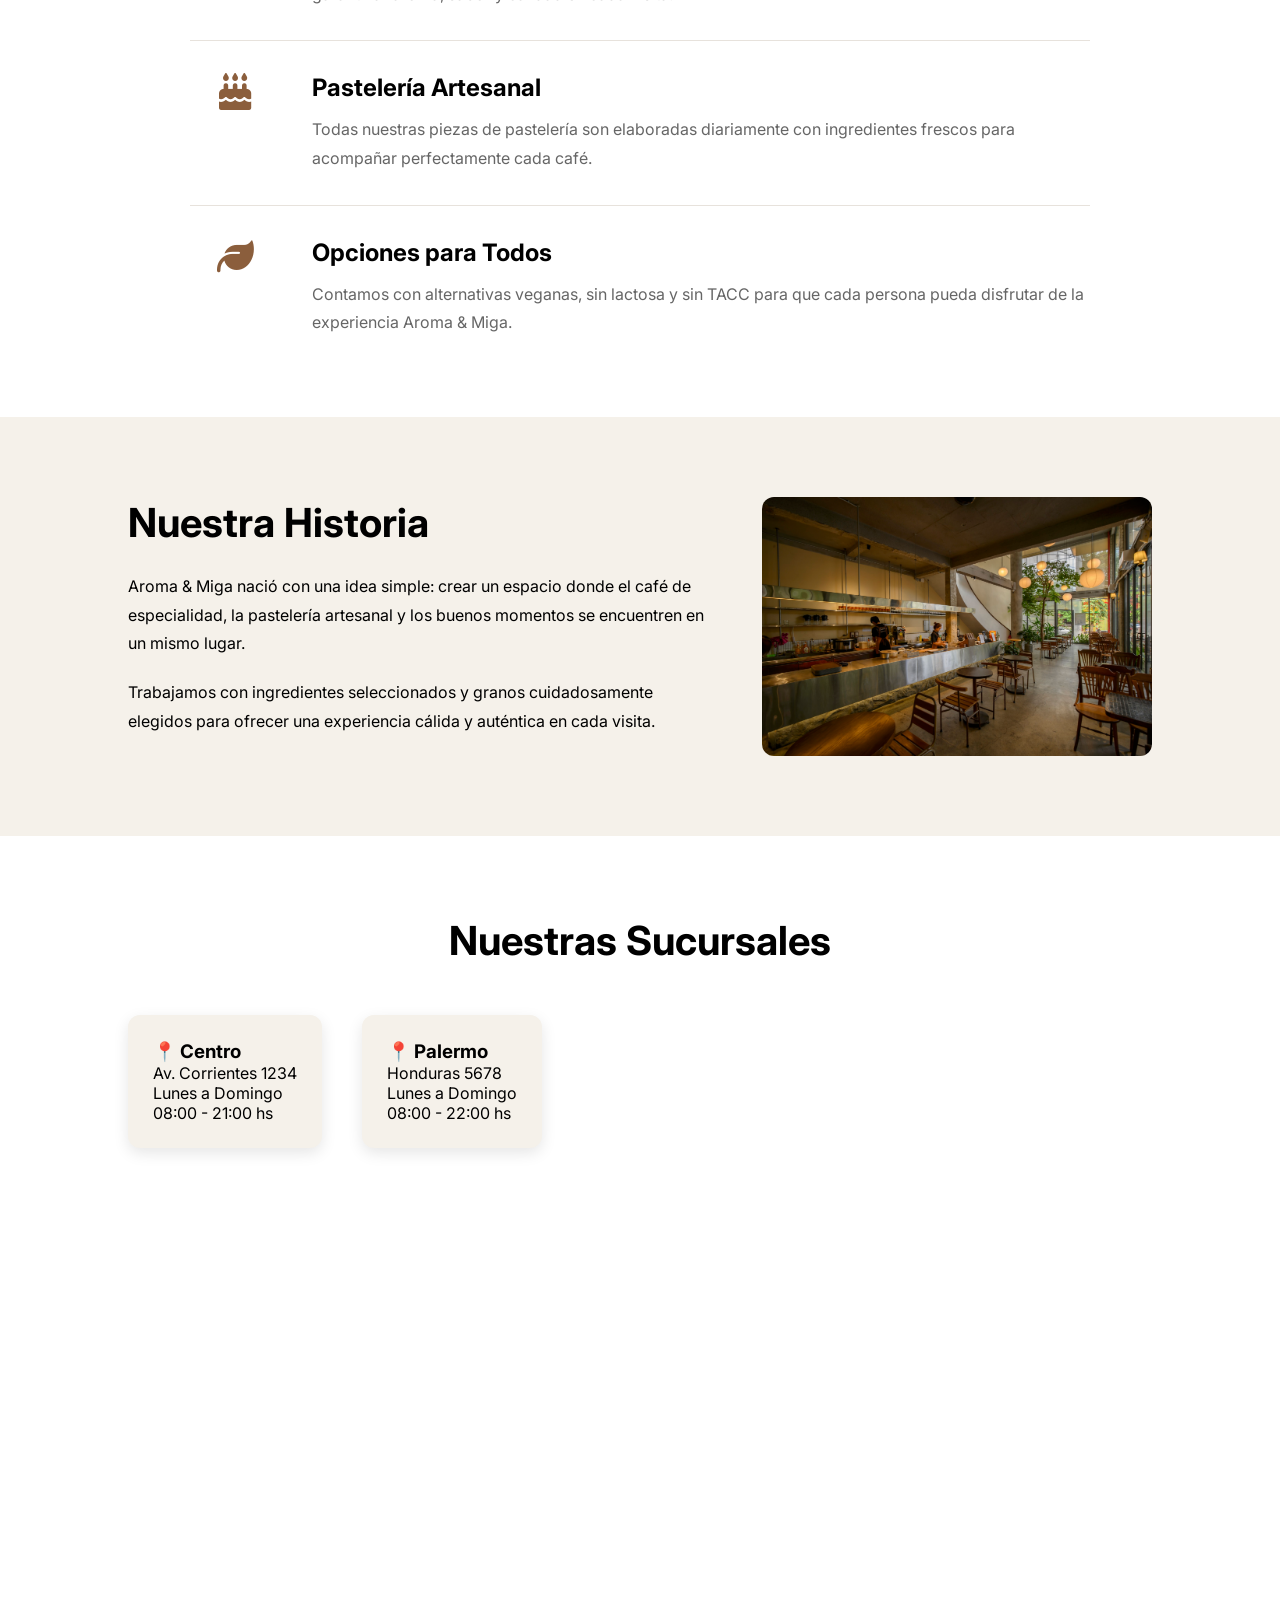
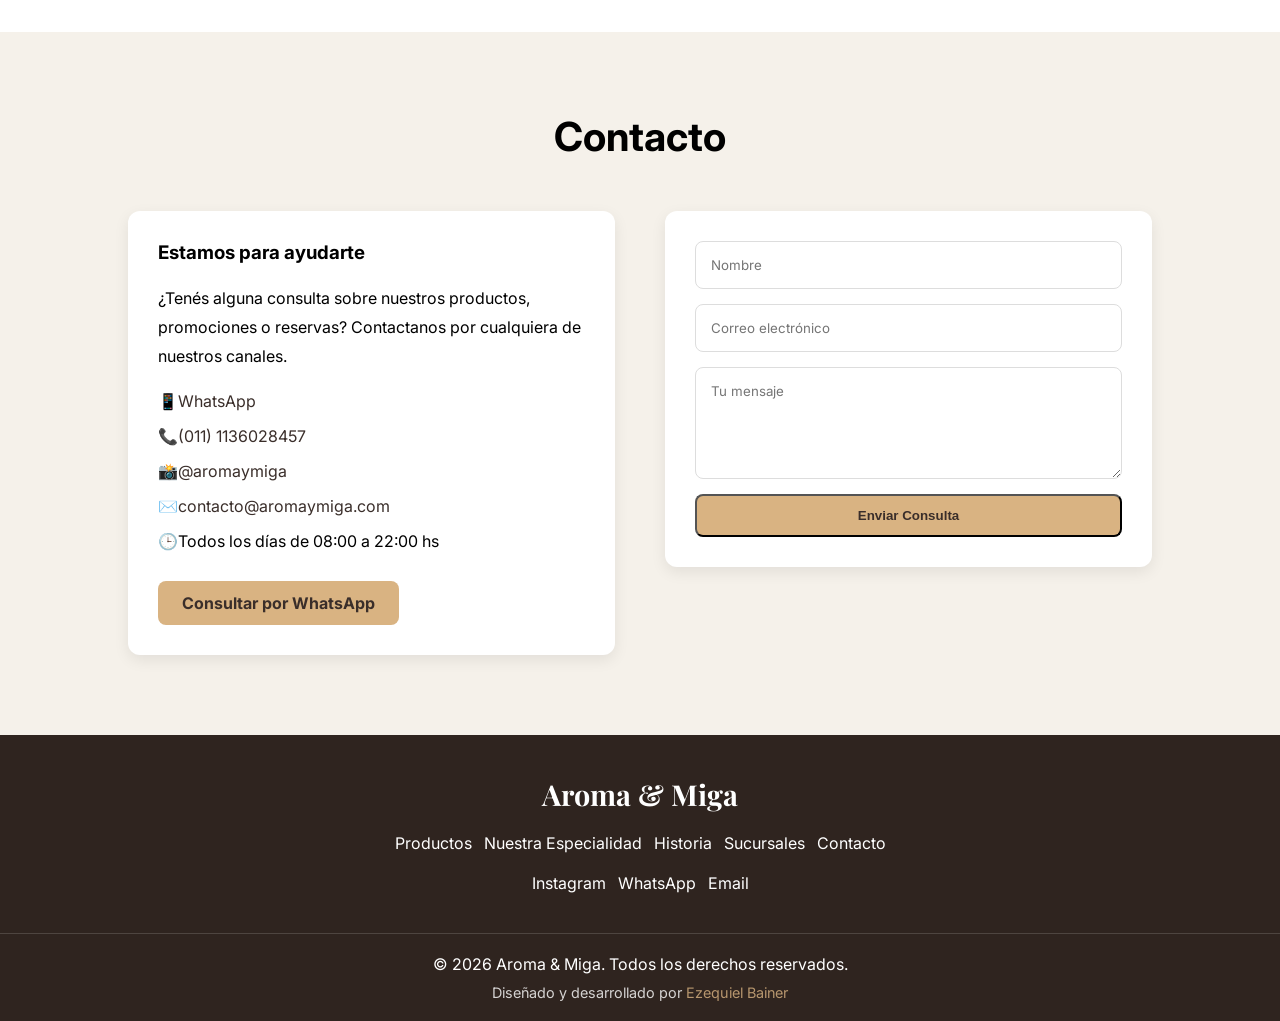
==== commit 5f98a313: "Cambiando seccion de productos destacados por nuestra especialidad" ====
--- a/index.html
+++ b/index.html
@@ -29,7 +29,7 @@
             <ul class="nav-links">
                 <li><a href="#hero">Inicio</a></li>
                 <li><a href="productos.html">Productos</a></li>
-                <li><a href="#promociones">Promociones</a></li>
+                <li><a href="#especialidad">Nuestra Especialidad</a></li>
                 <li><a href="#historia">Nuestra Historia</a></li>
                 <li><a href="#sucursales">Sucursales</a></li>
                 <li><a href="#contacto">Contacto</a></li>
@@ -73,38 +73,69 @@
 
         </section>
 
-        <section id="promociones">
-            <h2>Promociones de la Semana</h2>
-
-            <div class="promo-container">
-
-                <article class="promo-card">
-
-                <img src="img\promo-cafe.jpg"
-                 alt="Cafe y medialuna">
-
-                    <div class="promo-content">
-                        <h3>Café + Medialuna</h3>
-
-                        <p>Comenzá tu mañana con nuestro café de especialidad acompañado por una medialuna artesanal.</p>
-
-                        <span class="promo-price">$5.900</span>
-                    </div>
-
-                </article>
-
-                <article class="promo-card">
-
-                <img src="img\brunch.jpg"
-                 alt="Brunch para dos">
-
-                <div class="promo-content">
-                    <h3>Brunch para Dos</h3>
-
-                    <p>Dos cafés, dos tostadas gourmet y una porción de cheesecake para compartir.</p>
-
-                    <span class="promo-price">$19.900</span>
-                </div>
+        <section id="especialidad">
+
+            <h2>Nuestra Especialidad</h2>
+
+            <div class="especialidad-container">
+
+                <article class="feature reveal reveal-left">
+
+                    <div class="feature-icon">
+                        <i class="fa-solid fa-mug-hot"></i>
+                    </div>
+
+                    <div class="feature-content">
+
+                        <h3>Café de Especialidad</h3>
+
+                        <p>
+                            Seleccionamos granos de origen cuidadosamente elegidos y
+                            preparamos cada taza al momento para garantizar aroma,
+                            sabor y calidad en cada visita.
+                        </p>
+
+                    </div>
+
+                </article>
+
+                <article class="feature reveal reveal-right">
+
+                    <div class="feature-icon">
+                        <i class="fa-solid fa-cake-candles"></i>
+                    </div>
+
+                    <div class="feature-content">
+
+                        <h3>Pastelería Artesanal</h3>
+
+                        <p>
+                            Todas nuestras piezas de pastelería son elaboradas
+                            diariamente con ingredientes frescos para acompañar
+                            perfectamente cada café.
+                        </p>
+
+                    </div>
+
+                </article>
+
+                <article class="feature reveal reveal-left">
+
+                    <div class="feature-icon">
+                        <i class="fa-solid fa-leaf"></i>
+                    </div>
+
+                    <div class="feature-content">
+
+                        <h3>Opciones para Todos</h3>
+
+                        <p>
+                            Contamos con alternativas veganas, sin lactosa y sin TACC
+                            para que cada persona pueda disfrutar de la experiencia
+                            Aroma & Miga.
+                        </p>
+
+                    </div>
 
                 </article>
 
@@ -236,7 +267,7 @@
 
             <a href="productos.html">Productos</a>
 
-            <a href="#promociones">Promociones</a>
+            <a href="#especialidad">Nuestra Especialidad</a>
 
             <a href="#historia">Historia</a>
 
--- a/css/estilos.css
+++ b/css/estilos.css
@@ -688,17 +688,6 @@
         max-width: 450px;
     }
 
-    /* PROMOS */
-
-    .promo-card {
-        flex-direction: column;
-    }
-
-    .promo-card img {
-        width: 100%;
-        height: 250px;
-    }
-
     /* WPP */
     .whatsapp-float{
 
@@ -748,15 +737,11 @@
     }
 
     #productos h2,
-    #promociones h2,
+    #especialidad h2,
     #contacto h2,
     #sucursales h2,
     .historia-content h2 {
         font-size: 2rem;
-    }
-
-    .promo-content {
-        padding: 20px;
     }
 
     .footer-links,
--- a/css/index.css
+++ b/css/index.css
@@ -1,7 +1,13 @@
 /* ---------------- SECCION HERO ---------------------------*/
 
 .hero-content h1 {
-    font-family: "Playfair Display", serif;
+
+    font-family:"Playfair Display", serif;
+
+    font-size:3rem;
+
+    margin-bottom:20px;
+
 }
 
 #hero {
@@ -56,11 +62,6 @@
 
     max-width: 800px;
     padding: 20px;
-}
-
-.hero-content h1 {
-    font-size: 3rem;
-    margin-bottom: 20px;
 }
 
 .hero-content p {
@@ -69,78 +70,82 @@
     margin-bottom: 30px;
 }
 
-/* ---------------- PROMOCIONES ---------------- */
-
-#promociones {
-    padding: 80px 10%;
-    background-color: #fff;
-}
-
-#promociones h2 {
+/* ---------------- NUESTRA ESPECIALIDAD ---------------- */
+
+#especialidad {
+    background: #fff;
+    padding: 3rem 10%;
+}
+
+#especialidad h2 {
     text-align: center;
-    margin-bottom: 50px;
+    margin-bottom: 35px;
     font-size: 2.5rem;
 }
 
-.promo-container {
-    display: flex;
-    flex-direction: column;
-    gap: 30px;
-}
-
-.promo-card {
-    display: flex;
-
-    background-color: #F5F1EA;
-
-    border-radius: 12px;
-
-    overflow: hidden;
-
-    box-shadow: 0 5px 15px rgba(0,0,0,0.1);
-
-    transition: all 0.3s ease;
-}
-
-.promo-card:hover {
-    transform: translateY(-3px);
-
-    box-shadow: 0 10px 25px rgba(0,0,0,0.15);
-}
-
-.promo-card img {
-    width: 300px;
-    object-fit: cover;
-
-    transition: transform 0.4s ease;
-}
-
-.promo-card:hover img {
-    transform: scale(1.05);
-}
-
-.promo-content {
-    padding: 30px;
-
-    display: flex;
-    flex-direction: column;
-    justify-content: center;
-}
-
-.promo-content h3 {
-    margin-bottom: 15px;
-}
-
-.promo-content p {
-    margin-bottom: 20px;
-    line-height: 1.6;
-}
-
-.promo-price {
-    font-size: 1.4rem;
-    font-weight: bold;
-
-    color: #8B5E3C;
+.especialidad-container{
+
+    max-width:900px;
+
+    margin:0 auto;
+
+}
+
+.feature {
+
+    display: flex;
+    align-items: flex-start;
+    gap: 2rem;
+
+    padding: 2rem 0;
+
+    border-bottom: 1px solid #e7e2dc;
+
+}
+
+.feature:last-child{
+
+    border-bottom:none;
+
+}
+
+.feature-icon{
+
+    width:90px;
+
+    flex-shrink:0;
+
+    text-align:center;
+
+}
+
+.feature-icon i{
+
+    font-size:2.3rem;
+
+    color:#8B5E3C;
+
+}
+
+.feature-content {
+
+    flex: 1;
+
+}
+
+.feature-content h3 {
+
+    margin-bottom: .8rem;
+
+    font-size: 1.5rem;
+
+}
+
+.feature-content p {
+
+    line-height: 1.8;
+    color: #666;
+
 }
 
 /* ---------------- HISTORIA ---------------- */
@@ -180,11 +185,36 @@
     margin-bottom: 20px;
 }
 
-/*---------------- CLASE REVEAL UTILIZADA PARA HISTORIA---------------*/
-
-.reveal.active {
-    opacity: 1;
-    transform: translateY(0);
+/*---------------- CLASE REVEAL UTILIZADA PARA HISTORIA Y PARA ESPECIALIDAD---------------*/
+
+.reveal{
+
+    opacity:0;
+
+    transition:
+        opacity 1s ease,
+        transform 1s ease;
+
+}
+
+.reveal-left{
+
+    transform:translateX(-60px);
+
+}
+
+.reveal-right{
+
+    transform:translateX(60px);
+
+}
+
+.reveal.active{
+
+    opacity:1;
+
+    transform:translateX(0);
+
 }
 
 /* ---------------- SUCURSALES ---------------- */
@@ -259,6 +289,13 @@
 .contacto-info,
 .contacto-form {
     flex: 1;
+    background:white;
+
+    padding:30px;
+
+    border-radius:12px;
+
+    box-shadow:0 5px 15px rgba(0,0,0,.08);
 }
 
 .contacto-info h3 {
@@ -309,26 +346,6 @@
     resize: vertical;
 }
 
-.contacto-info {
-    background-color: white;
-
-    padding: 30px;
-
-    border-radius: 12px;
-
-    box-shadow: 0 5px 15px rgba(0,0,0,0.08);
-}
-
-.contacto-form {
-    background-color: white;
-
-    padding: 30px;
-
-    border-radius: 12px;
-
-    box-shadow: 0 5px 15px rgba(0,0,0,0.08);
-}
-
 /*-----Otros-------*/
 .cards-container .card{
     width: 320px;
@@ -361,11 +378,35 @@
     /* PRODUCTOS */
 
     #productos,
-    #promociones,
+    #especialidad,
     #historia,
     #sucursales,
     #contacto {
         padding: 60px 8%;
+    }
+
+    /* ESPECIALIDAD */
+    .feature {
+
+        flex-direction: row;
+        align-items: flex-start;
+        text-align: left;
+        gap: 1rem;
+
+    }
+
+    .feature-icon {
+
+        width: 45px;
+        flex-shrink: 0;
+        text-align: center;
+
+    }
+
+    .feature-content h3 {
+
+        margin-top: 0;
+
     }
 
     /* HISTORIA */
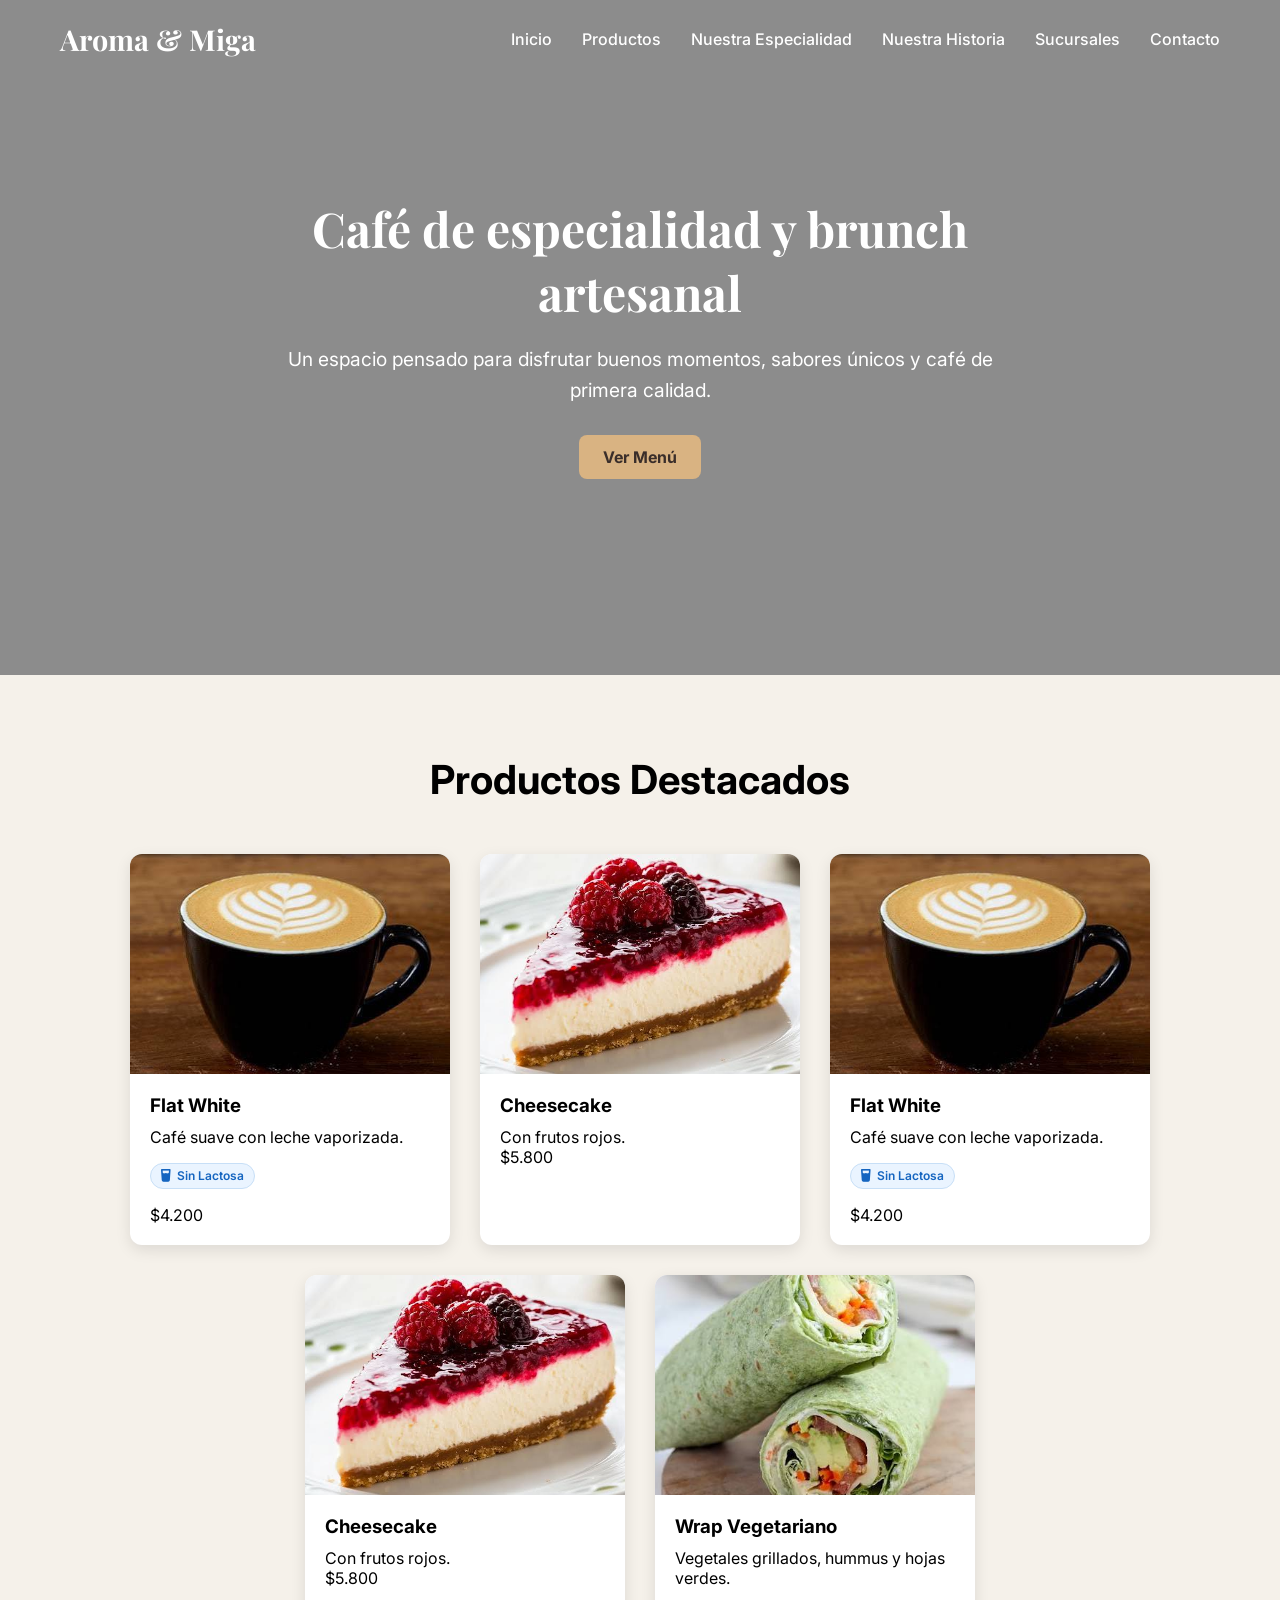
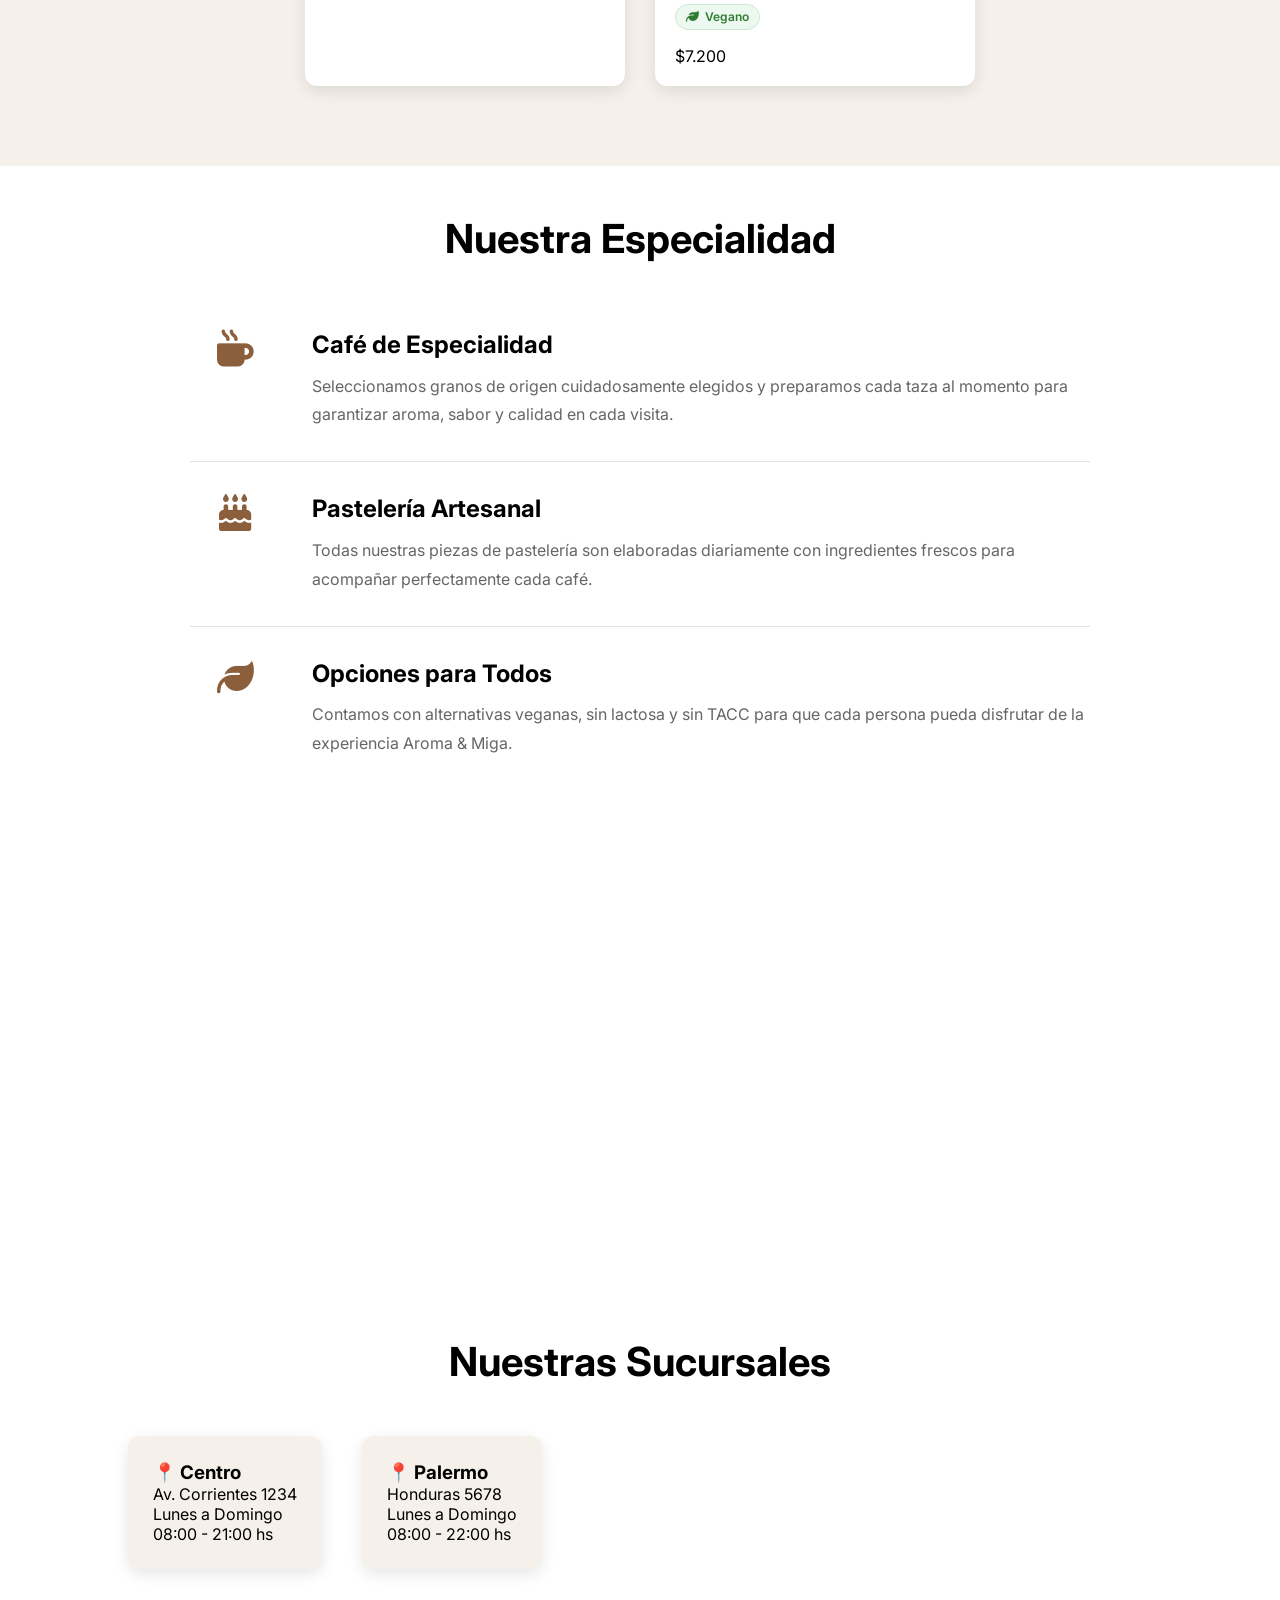
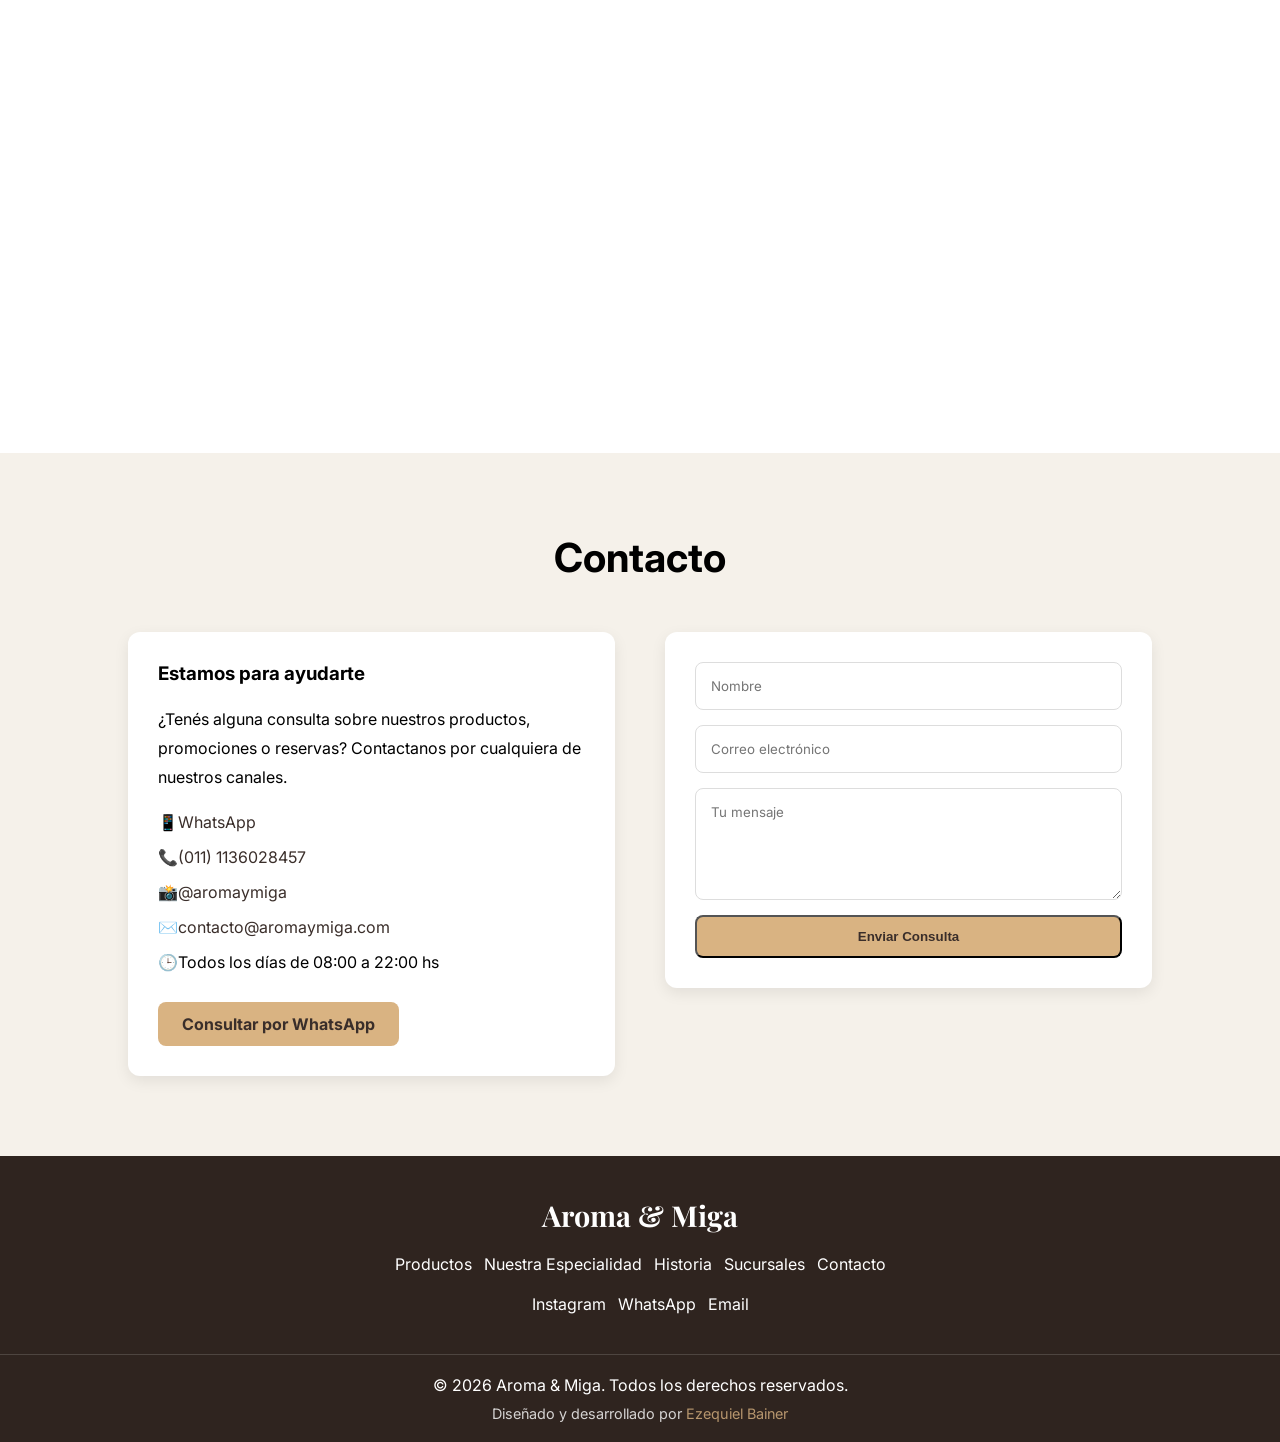
==== commit 2e729612: "Realizando modificaciones al modal" ====
--- a/index.html
+++ b/index.html
@@ -256,6 +256,132 @@
 
         </section>
 
+        <div id="modal-producto" class="modal">
+
+            <div class="modal-contenido">
+
+                <button
+                    id="modal-cerrar"
+                    class="modal-cerrar"
+                    aria-label="Cerrar"
+                >
+                    <i class="fa-solid fa-xmark"></i>
+                </button>
+
+                <img
+                    id="modal-imagen"
+                    class="modal-imagen"
+                    src=""
+                    alt=""
+                >
+
+                <div class="modal-info">
+
+                    <header class="modal-header">
+
+                        <span
+                            id="modal-categoria"
+                            class="modal-categoria"
+                        ></span>
+
+                        <h2
+                            id="modal-titulo"
+                            class="modal-titulo"
+                        ></h2>
+
+                        <div
+                            id="modal-badges"
+                            class="producto-badges"
+                        ></div>
+
+                    </header>
+
+                    <section class="modal-seccion">
+
+                        <p
+                            id="modal-descripcion"
+                            class="modal-descripcion"
+                        ></p>
+
+                    </section>
+
+                    <section class="modal-seccion">
+
+                        <h3 class="modal-subtitulo">
+
+                            <i class="fa-solid fa-seedling"></i>
+
+                            Elaborado con
+
+                        </h3>
+
+                        <ul
+                            id="modal-ingredientes"
+                            class="modal-lista"
+                        ></ul>
+
+                    </section>
+
+                    <section class="modal-seccion">
+
+                        <h3 class="modal-subtitulo">
+
+                            <i class="fa-regular fa-heart"></i>
+
+                            Nuestra recomendación
+
+                        </h3>
+
+                        <p
+                            id="modal-recomendacion"
+                            class="modal-recomendacion"
+                        ></p>
+
+                    </section>
+
+                    <footer class="modal-footer">
+
+                        <span
+                            id="modal-precio"
+                            class="modal-precio"
+                        ></span>
+
+                        <div class="modal-caracteristicas">
+
+                            <div class="modal-caracteristica">
+
+                                <i class="fa-solid fa-mug-hot"></i>
+
+                                <span>Preparado al momento</span>
+
+                            </div>
+
+                            <div class="modal-caracteristica">
+
+                                <i class="fa-solid fa-leaf"></i>
+
+                                <span>Ingredientes seleccionados</span>
+
+                            </div>
+
+                            <div class="modal-caracteristica">
+
+                                <i class="fa-solid fa-store"></i>
+
+                                <span>Disponible en nuestras sucursales</span>
+
+                            </div>
+
+                        </div>
+
+                    </footer>
+
+                </div>
+
+            </div>
+
+        </div>
+
     </main>
 
     <footer>
--- a/css/estilos.css
+++ b/css/estilos.css
@@ -334,191 +334,319 @@
 }
 
 /*------------- MODAL ------------*/
+
 .modal{
 
-    position:fixed;
-
-    inset:0;
-
-    display:flex;
-
-    justify-content:center;
-
-    align-items:center;
-
-    background:rgba(0,0,0,.6);
-
-    opacity:0;
-
-    visibility:hidden;
-
-    transition:
-        opacity .25s ease,
-        visibility .25s ease;
-
-    z-index:2000;
-
-    padding:2rem;
+    position: fixed;
+    inset: 0;
+
+    display: flex;
+    justify-content: center;
+    align-items: center;
+
+    padding: 2rem;
+
+    background: rgba(0,0,0,.65);
+
+    opacity: 0;
+    visibility: hidden;
+
+    transition: .25s ease;
+
+    z-index: 2000;
 
 }
 
 .modal.abierto{
 
-    opacity:1;
-
-    visibility:visible;
+    opacity: 1;
+    visibility: visible;
 
 }
 
 .modal-contenido{
 
+    position: relative;
+
+    display: flex;
+
+    width: min(1000px, 95vw);
+    height: min(650px, 90vh);
+
+    background: var(--color-blanco);
+
+    border-radius: 1rem;
+
+    overflow: hidden;
+
+    box-shadow: 0 25px 60px rgba(0,0,0,.25);
+
+}
+
+/*======================
+        IMAGEN
+======================*/
+
+.modal-imagen{
+
+    width: 38%;
+    height: 100%;
+
+    object-fit: cover;
+    object-position: center;
+
+    flex-shrink: 0;
+
+}
+
+/*======================
+        INFO
+======================*/
+
+.modal-info{
+
+    flex: 1;
+
+    display: flex;
+    flex-direction: column;
+
+    padding: 2.5rem;
+
+    overflow-y: auto;
+
+}
+
+/*======================
+       HEADER
+======================*/
+
+.modal-header{
+
+    margin-bottom: 2rem;
+
+}
+
+.modal-categoria{
+
+    display: inline-block;
+
+    margin-bottom: .75rem;
+
+    font-size: .8rem;
+    font-weight: 700;
+
+    letter-spacing: .18rem;
+
+    text-transform: uppercase;
+
+    color: var(--color-acento);
+
+}
+
+.modal-titulo{
+
+    margin-bottom: 1rem;
+
+    font-size: 2.4rem;
+    font-family: var(--fuente-titulo);
+
+    color: var(--color-texto);
+
+    line-height: 1.2;
+
+}
+
+#modal-badges{
+
+    display: flex;
+    flex-wrap: wrap;
+    gap: .5rem;
+
+}
+
+/*======================
+      SECCIONES
+======================*/
+
+.modal-seccion{
+
+    padding: 1.75rem 0;
+
+    border-top: 1px solid #e7e1d8;
+
+}
+
+.modal-seccion:first-of-type{
+
+    border-top: none;
+
+    padding-top: 0;
+
+}
+
+.modal-descripcion,
+.modal-recomendacion{
+
+    color: #5d5d5d;
+
+    line-height: 1.8;
+
+    font-size: .97rem;
+
+}
+
+.modal-subtitulo{
+
+    display: flex;
+    align-items: center;
+    gap: .6rem;
+
+    margin-bottom: 1rem;
+
+    font-size: 1rem;
+    font-weight: 600;
+
+    color: var(--color-texto);
+
+}
+
+.modal-subtitulo i{
+
+    color: var(--color-acento);
+
+}
+
+.modal-lista{
+
+    display: flex;
+    flex-direction: column;
+    gap: .6rem;
+
+    padding-left: 1.2rem;
+
+    color: #555;
+
+}
+
+.modal-lista li{
+
+    line-height: 1.5;
+
+}
+
+/*======================
+        FOOTER
+======================*/
+
+.modal-footer{
+
+    margin-top: auto;
+
+    padding-top: 2rem;
+
+    border-top: 1px solid #e7e1d8;
+
+}
+
+.modal-precio{
+
     display: block;
 
-    position:relative;
-
-    background:white;
-
-    width:min(700px,90vw);
-
-    border-radius:20px;
-
-    overflow:hidden;
-
-    box-shadow:
-        0 15px 50px rgba(0,0,0,.25);
-    
-    transform:scale(.95);
-
-    transition:
-        transform .25s ease,
-        opacity .25s ease;
-
-    max-height:90vh;
-
-    overflow-y:auto;
-
-}
-
-.modal.abierto .modal-contenido{
-
-    transform:scale(1);
-
-}
-
-.modal-imagen{
-
-    width:100%;
-
-    aspect-ratio:16/9;
-
-    object-fit:cover;
-
-    display:block;
-
-    transition:opacity .2s ease;
-
-}
-
-.modal-info{
-
-    padding:2rem;
-
-}
-
-.modal-info h2{
-
-    margin-bottom:.8rem;
-
-}
-
-.modal-info p{
-
-    margin-bottom:1rem;
-
-    color:#555;
-
-    line-height:1.6;
-
-}
-
-#modal-precio{
-
-    display:block;
-
-    margin-top:1.8rem;
-
-    padding-top:1rem;
-
-    border-top:1px solid #EEE;
-
-    font-size:1.7rem;
-
-    font-weight:700;
-
-    color:#8B5A2B;
-
-}
+    margin-bottom: 2rem;
+
+    font-size: 2.4rem;
+    font-weight: 700;
+
+    color: var(--color-acento);
+
+}
+
+.modal-caracteristicas{
+
+    display: flex;
+    flex-direction: column;
+    gap: 1rem;
+
+}
+
+.modal-caracteristica{
+
+    display: flex;
+    align-items: center;
+    gap: .8rem;
+
+    color: #666;
+
+    font-size: .95rem;
+
+}
+
+.modal-caracteristica i{
+
+    width: 18px;
+
+    text-align: center;
+
+    color: var(--color-acento);
+
+}
+
+/*======================
+      BOTÓN CERRAR
+======================*/
 
 .modal-cerrar{
 
-    position:absolute;
-
-    top:16px;
-
-    right:16px;
-
-    width:42px;
-
-    height:42px;
-
-    border:none;
-
-    border-radius:50%;
-
-    background:white;
-
-    cursor:pointer;
-
-    font-size:1.2rem;
-
-    box-shadow:
-        0 3px 10px rgba(0,0,0,.15);
-    
-    outline: none;
-
-    transition:
-        transform .2s ease,
-        background-color .2s ease,
-        box-shadow .2s ease,
-        color .2s ease;
-
+    position: absolute;
+
+    top: 1rem;
+    right: 1rem;
+
+    display: flex;
+    justify-content: center;
+    align-items: center;
+
+    width: 44px;
+    height: 44px;
+
+    border: none;
+    border-radius: 50%;
+
+    background: rgba(255,255,255,.95);
+
+    box-shadow: 0 5px 18px rgba(0,0,0,.15);
+
+    cursor: pointer;
+
+    transition: .2s ease;
+
+    z-index: 5;
 
 }
 
 .modal-cerrar:hover{
 
-    background:#F5E9D8;
-
-    transform:scale(1.08);
-
-}
-
-.modal-cerrar:active{
-
-    background:#D9B382;
-
-    color:#3A2E2A;
-
-    transform:scale(.95);
-
-}
-
-.modal-cerrar:focus-visible{
-
-    outline:none;
-
-    box-shadow:
-        0 0 0 3px rgba(217,179,130,.35);
+    transform: scale(1.08);
+
+    background: white;
+
+}
+
+/*======================
+        SCROLL
+======================*/
+
+.modal-info::-webkit-scrollbar{
+
+    width: 8px;
+
+}
+
+.modal-info::-webkit-scrollbar-thumb{
+
+    background: #d4cec5;
+
+    border-radius: 999px;
 
 }
 
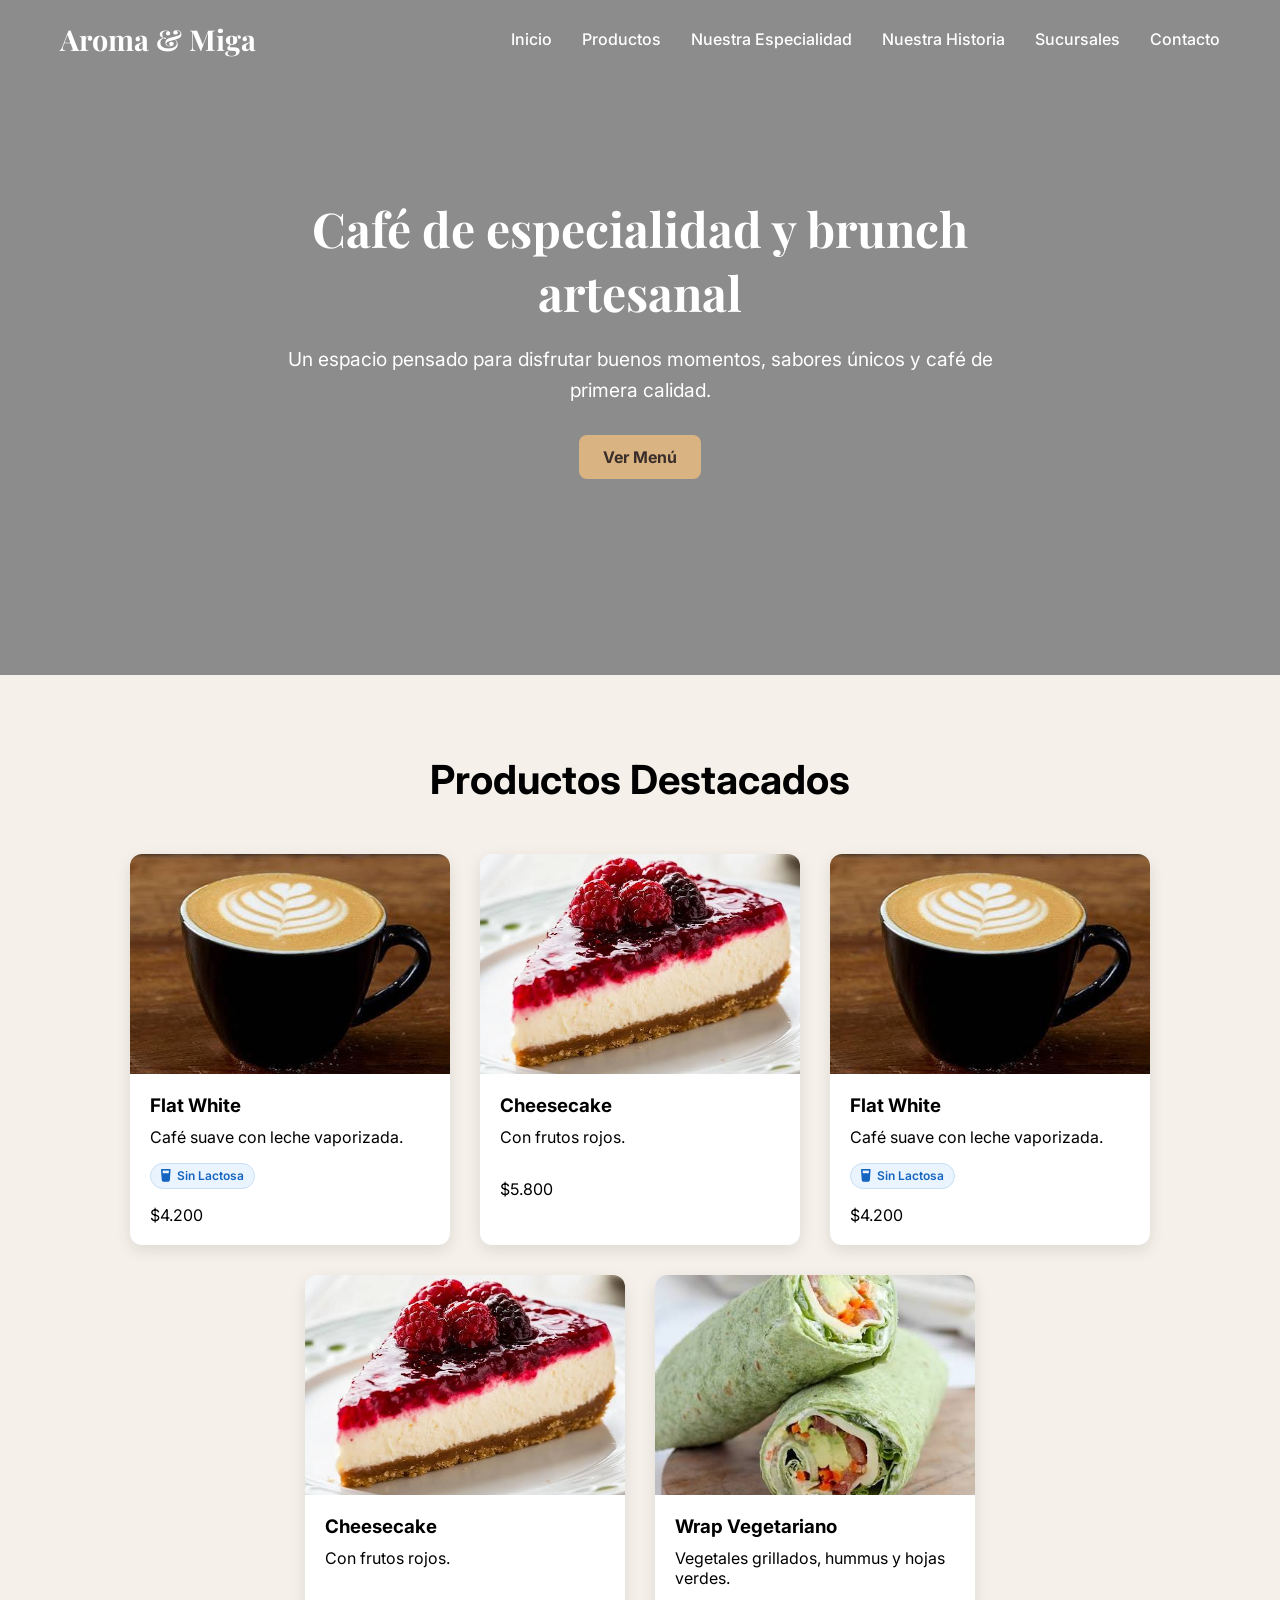
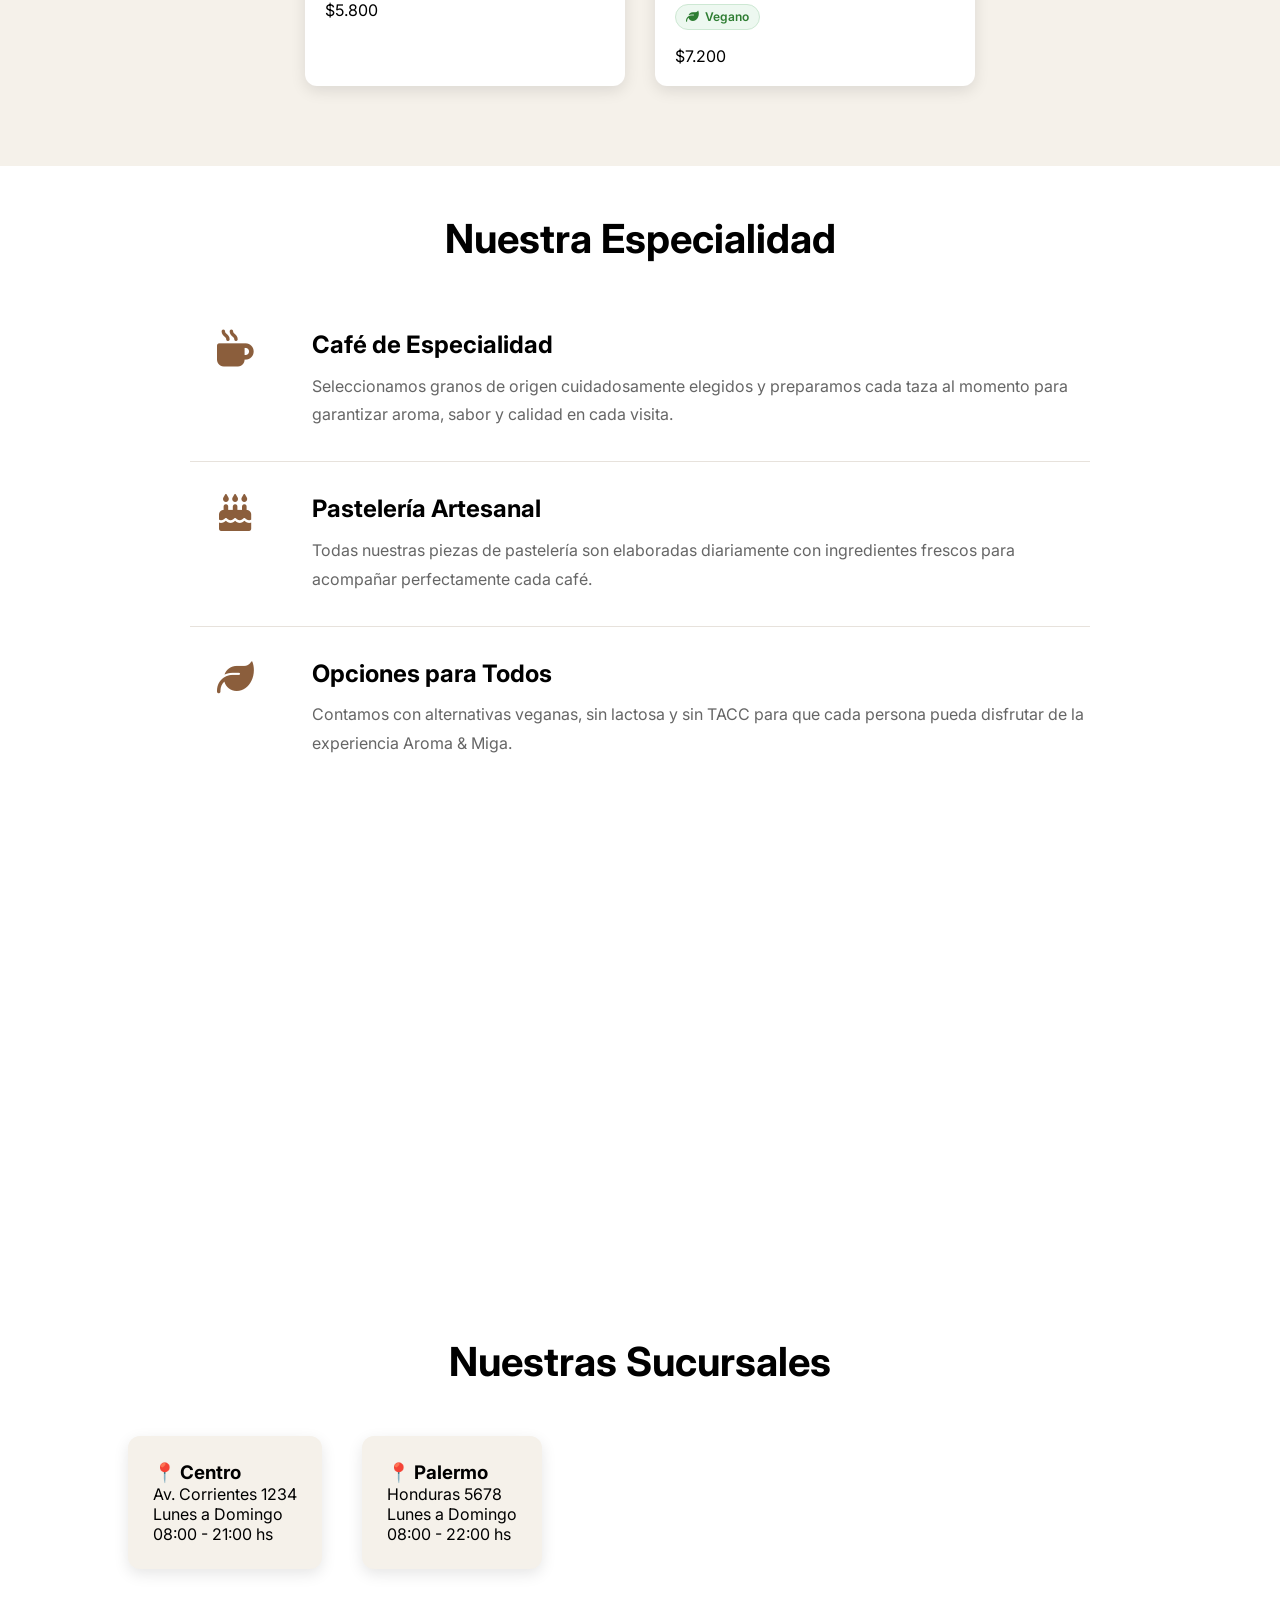
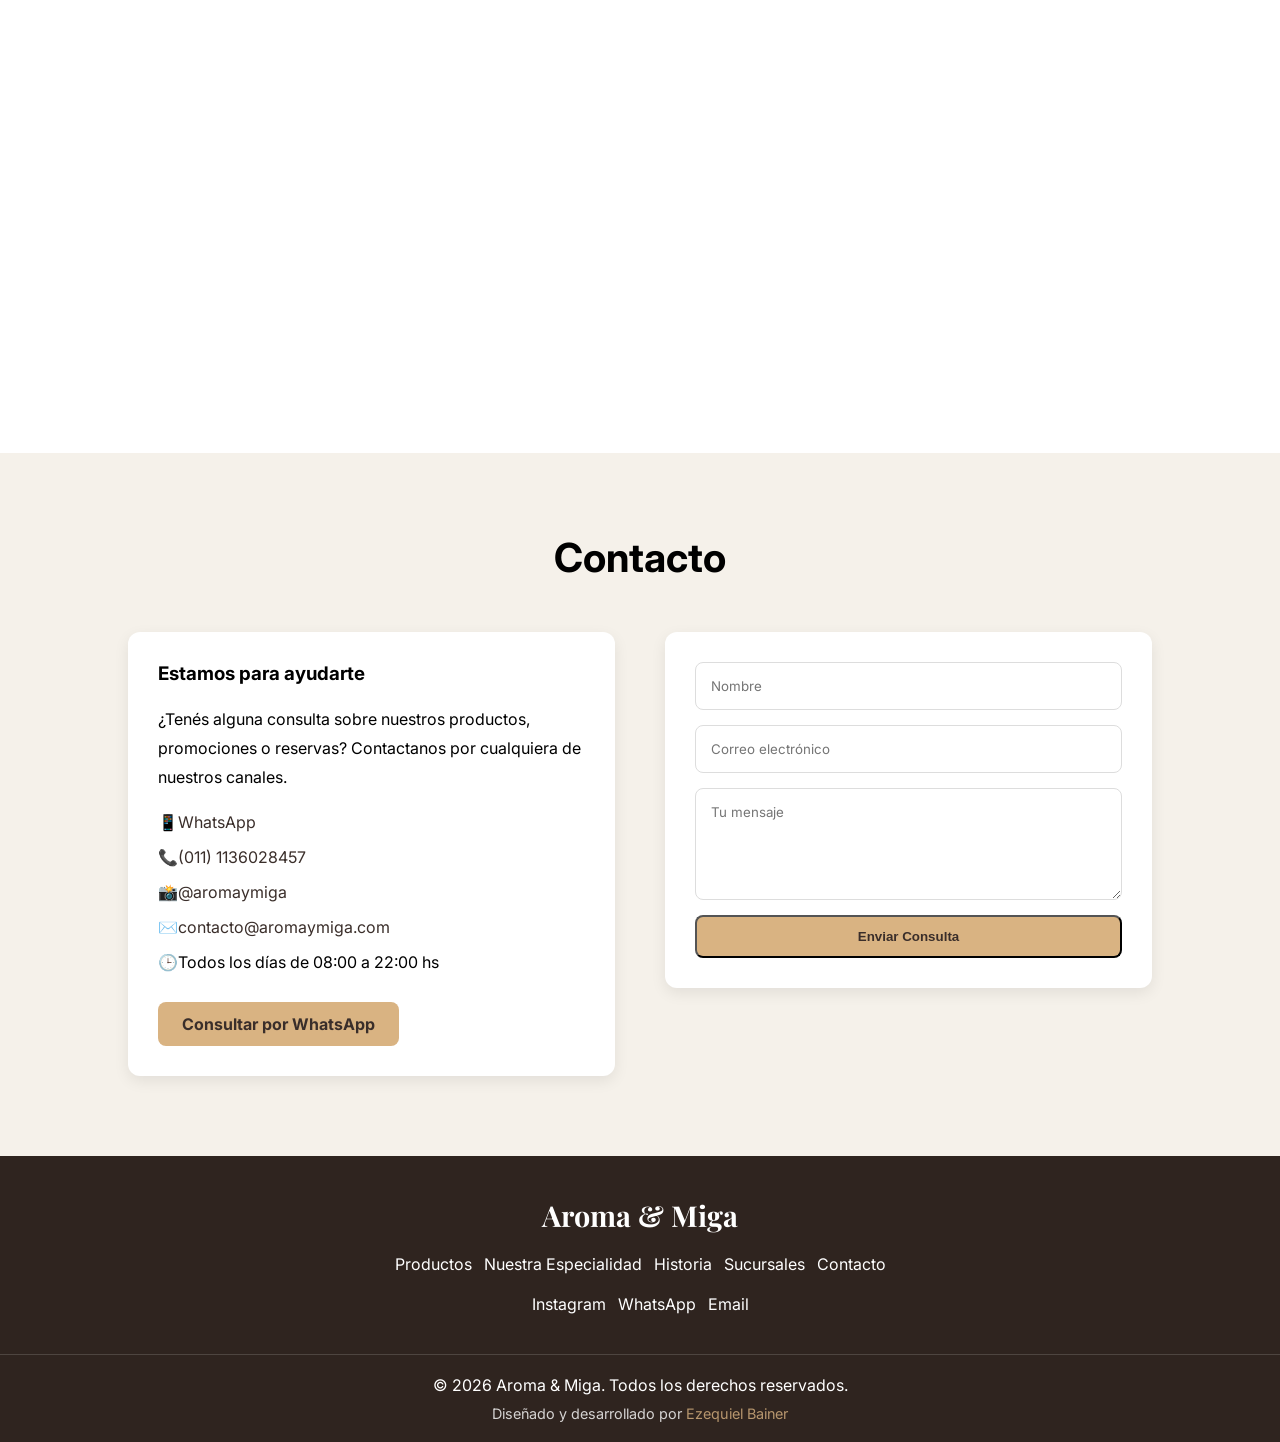
==== commit 0c500827: "Probando cambios en el modal" ====
--- a/index.html
+++ b/index.html
@@ -324,14 +324,6 @@
 
                     <section class="modal-seccion">
 
-                        <h3 class="modal-subtitulo">
-
-                            <i class="fa-regular fa-heart"></i>
-
-                            Nuestra recomendación
-
-                        </h3>
-
                         <p
                             id="modal-recomendacion"
                             class="modal-recomendacion"
@@ -345,34 +337,6 @@
                             id="modal-precio"
                             class="modal-precio"
                         ></span>
-
-                        <div class="modal-caracteristicas">
-
-                            <div class="modal-caracteristica">
-
-                                <i class="fa-solid fa-mug-hot"></i>
-
-                                <span>Preparado al momento</span>
-
-                            </div>
-
-                            <div class="modal-caracteristica">
-
-                                <i class="fa-solid fa-leaf"></i>
-
-                                <span>Ingredientes seleccionados</span>
-
-                            </div>
-
-                            <div class="modal-caracteristica">
-
-                                <i class="fa-solid fa-store"></i>
-
-                                <span>Disponible en nuestras sucursales</span>
-
-                            </div>
-
-                        </div>
 
                     </footer>
 
--- a/css/estilos.css
+++ b/css/estilos.css
@@ -351,7 +351,7 @@
     opacity: 0;
     visibility: hidden;
 
-    transition: .25s ease;
+    transition: opacity .25s ease;
 
     z-index: 2000;
 
@@ -364,18 +364,23 @@
 
 }
 
+/*============================*/
+
 .modal-contenido{
 
     position: relative;
 
-    display: flex;
-
-    width: min(1000px, 95vw);
-    height: min(650px, 90vh);
-
-    background: var(--color-blanco);
-
-    border-radius: 1rem;
+    display: grid;
+
+    grid-template-columns: minmax(330px, 330px) minmax(0, 1fr);
+
+    width: min(1000px,95vw);
+
+    max-height: 90vh;
+
+    background: white;
+
+    border-radius: 18px;
 
     overflow: hidden;
 
@@ -383,30 +388,23 @@
 
 }
 
-/*======================
-        IMAGEN
-======================*/
+/*============================*/
 
 .modal-imagen{
 
-    width: 38%;
+    width: 100%;
     height: 100%;
 
     object-fit: cover;
-    object-position: center;
-
-    flex-shrink: 0;
-
-}
-
-/*======================
-        INFO
-======================*/
+
+    display: block;
+
+}
+
+/*============================*/
 
 .modal-info{
 
-    flex: 1;
-
     display: flex;
     flex-direction: column;
 
@@ -414,11 +412,10 @@
 
     overflow-y: auto;
 
-}
-
-/*======================
-       HEADER
-======================*/
+    min-width: 0;
+}
+
+/*============================*/
 
 .modal-header{
 
@@ -430,27 +427,29 @@
 
     display: inline-block;
 
-    margin-bottom: .75rem;
+    margin-bottom: .7rem;
+
+    color: #8B5E3C;
 
     font-size: .8rem;
-    font-weight: 700;
-
-    letter-spacing: .18rem;
+
+    font-weight: 600;
+
+    letter-spacing: .15rem;
 
     text-transform: uppercase;
 
-    color: var(--color-acento);
-
 }
 
 .modal-titulo{
 
     margin-bottom: 1rem;
 
-    font-size: 2.4rem;
-    font-family: var(--fuente-titulo);
-
-    color: var(--color-texto);
+    font-family: "Playfair Display", serif;
+
+    font-size: 2.3rem;
+
+    color: #3A2E2A;
 
     line-height: 1.2;
 
@@ -459,20 +458,20 @@
 #modal-badges{
 
     display: flex;
+
     flex-wrap: wrap;
+
     gap: .5rem;
 
 }
 
-/*======================
-      SECCIONES
-======================*/
+/*============================*/
 
 .modal-seccion{
 
-    padding: 1.75rem 0;
-
-    border-top: 1px solid #e7e1d8;
+    padding: 1.4rem 0;
+
+    border-top: 1px solid #ece6df;
 
 }
 
@@ -484,59 +483,65 @@
 
 }
 
-.modal-descripcion,
+.modal-descripcion{
+
+    line-height: 1.8;
+
+    color: #666;
+
+}
+
+.modal-subtitulo{
+
+    margin-bottom: .9rem;
+
+    display: flex;
+
+    align-items: center;
+
+    gap: .6rem;
+
+    color: #3A2E2A;
+
+    font-size: 1rem;
+
+}
+
+.modal-subtitulo i{
+
+    color: #8B5E3C;
+
+}
+
+.modal-lista{
+
+    padding-left: 1.2rem;
+
+    display: flex;
+
+    flex-direction: column;
+
+    gap: .5rem;
+
+    color: #666;
+
+}
+
 .modal-recomendacion{
 
-    color: #5d5d5d;
-
-    line-height: 1.8;
-
-    font-size: .97rem;
-
-}
-
-.modal-subtitulo{
-
-    display: flex;
-    align-items: center;
-    gap: .6rem;
-
-    margin-bottom: 1rem;
-
-    font-size: 1rem;
-    font-weight: 600;
-
-    color: var(--color-texto);
-
-}
-
-.modal-subtitulo i{
-
-    color: var(--color-acento);
-
-}
-
-.modal-lista{
-
-    display: flex;
-    flex-direction: column;
-    gap: .6rem;
-
-    padding-left: 1.2rem;
+    padding-left: 1rem;
+
+    border-left: 4px solid #D9B382;
+
+    font-style: italic;
 
     color: #555;
 
-}
-
-.modal-lista li{
-
-    line-height: 1.5;
-
-}
-
-/*======================
-        FOOTER
-======================*/
+    line-height: 1.7;
+
+}
+
+/*============================*/
 
 .modal-footer{
 
@@ -544,56 +549,19 @@
 
     padding-top: 2rem;
 
-    border-top: 1px solid #e7e1d8;
-
 }
 
 .modal-precio{
 
-    display: block;
-
-    margin-bottom: 2rem;
-
-    font-size: 2.4rem;
-    font-weight: 700;
-
-    color: var(--color-acento);
-
-}
-
-.modal-caracteristicas{
-
-    display: flex;
-    flex-direction: column;
-    gap: 1rem;
-
-}
-
-.modal-caracteristica{
-
-    display: flex;
-    align-items: center;
-    gap: .8rem;
-
-    color: #666;
-
-    font-size: .95rem;
-
-}
-
-.modal-caracteristica i{
-
-    width: 18px;
-
-    text-align: center;
-
-    color: var(--color-acento);
-
-}
-
-/*======================
-      BOTÓN CERRAR
-======================*/
+    font-size:2.6rem;
+
+    color:#8B5E3C;
+
+    font-weight:700;
+
+}
+
+/*============================*/
 
 .modal-cerrar{
 
@@ -602,14 +570,11 @@
     top: 1rem;
     right: 1rem;
 
-    display: flex;
-    justify-content: center;
-    align-items: center;
-
-    width: 44px;
-    height: 44px;
+    width: 42px;
+    height: 42px;
 
     border: none;
+
     border-radius: 50%;
 
     background: rgba(255,255,255,.95);
@@ -618,9 +583,9 @@
 
     cursor: pointer;
 
-    transition: .2s ease;
-
-    z-index: 5;
+    z-index: 10;
+
+    transition: .2s;
 
 }
 
@@ -628,13 +593,9 @@
 
     transform: scale(1.08);
 
-    background: white;
-
-}
-
-/*======================
-        SCROLL
-======================*/
+}
+
+/*============================*/
 
 .modal-info::-webkit-scrollbar{
 
@@ -644,7 +605,7 @@
 
 .modal-info::-webkit-scrollbar-thumb{
 
-    background: #d4cec5;
+    background: #d6d0c8;
 
     border-radius: 999px;
 
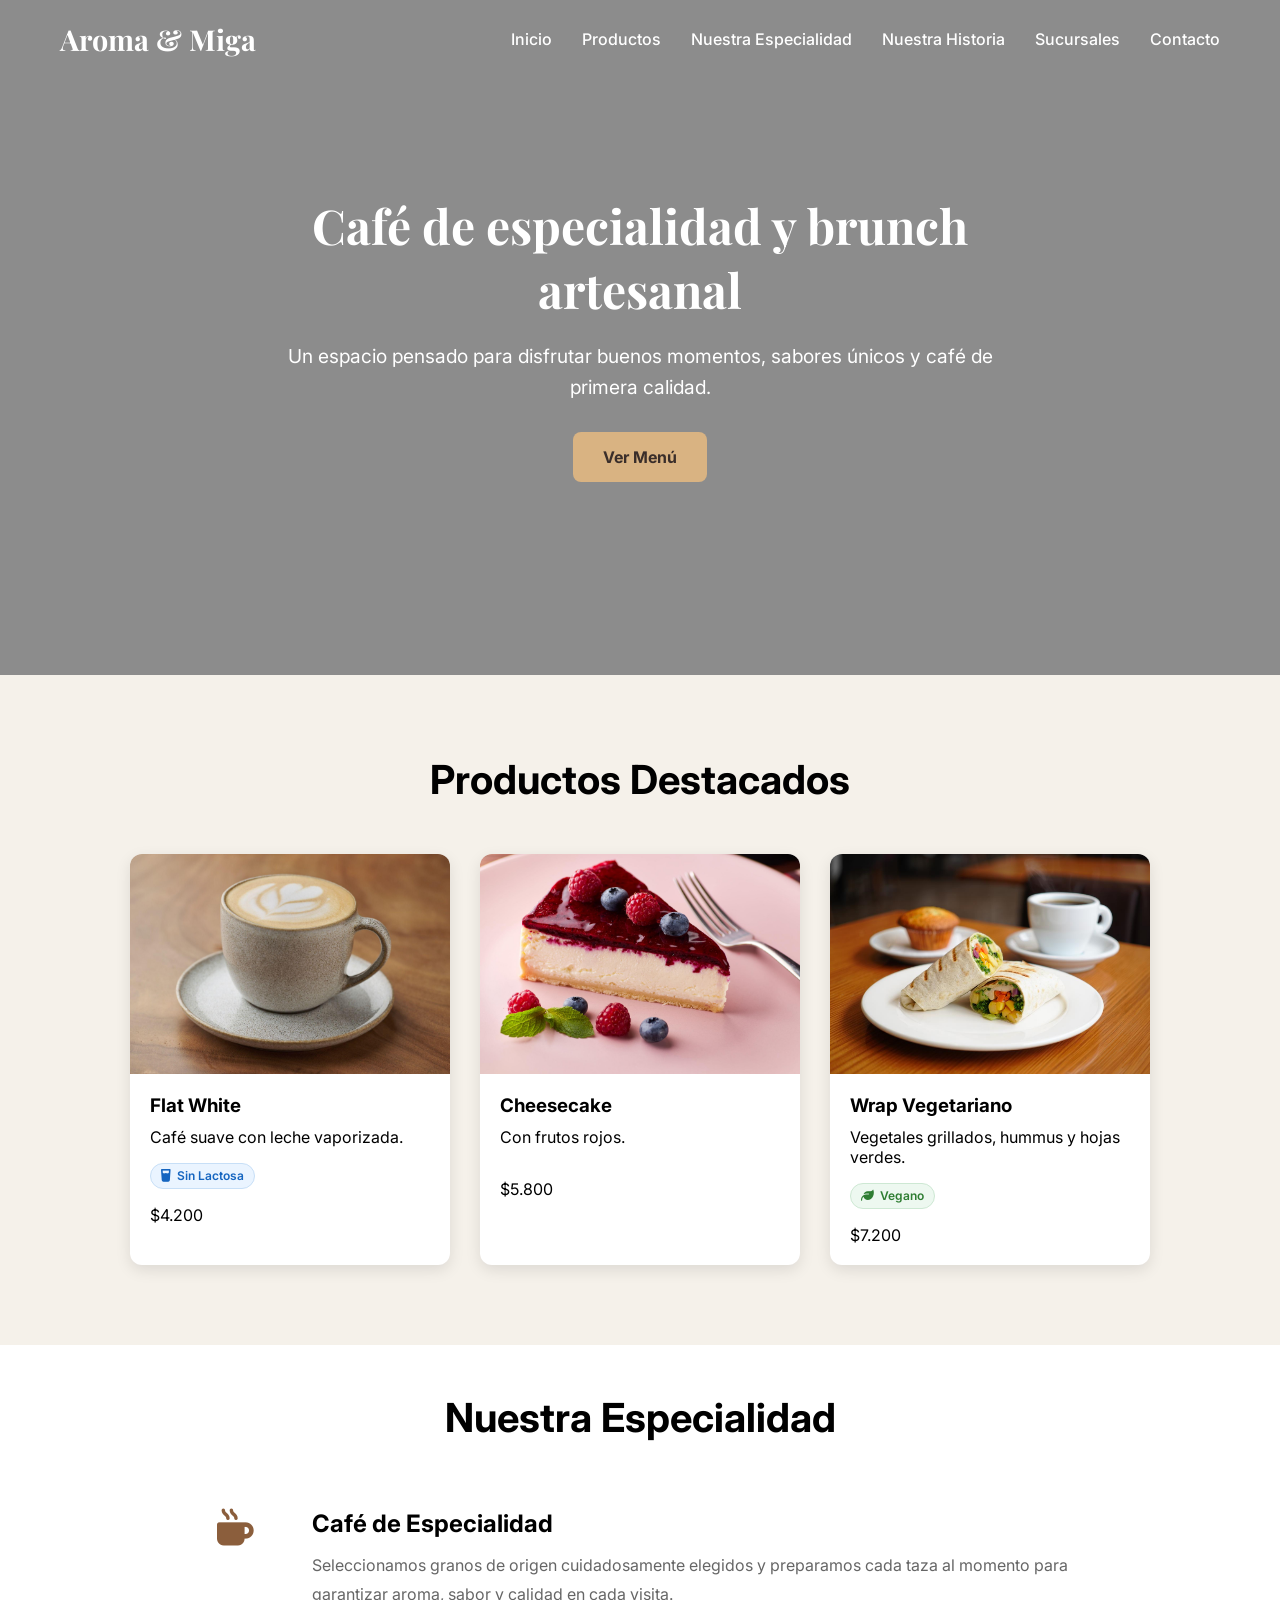
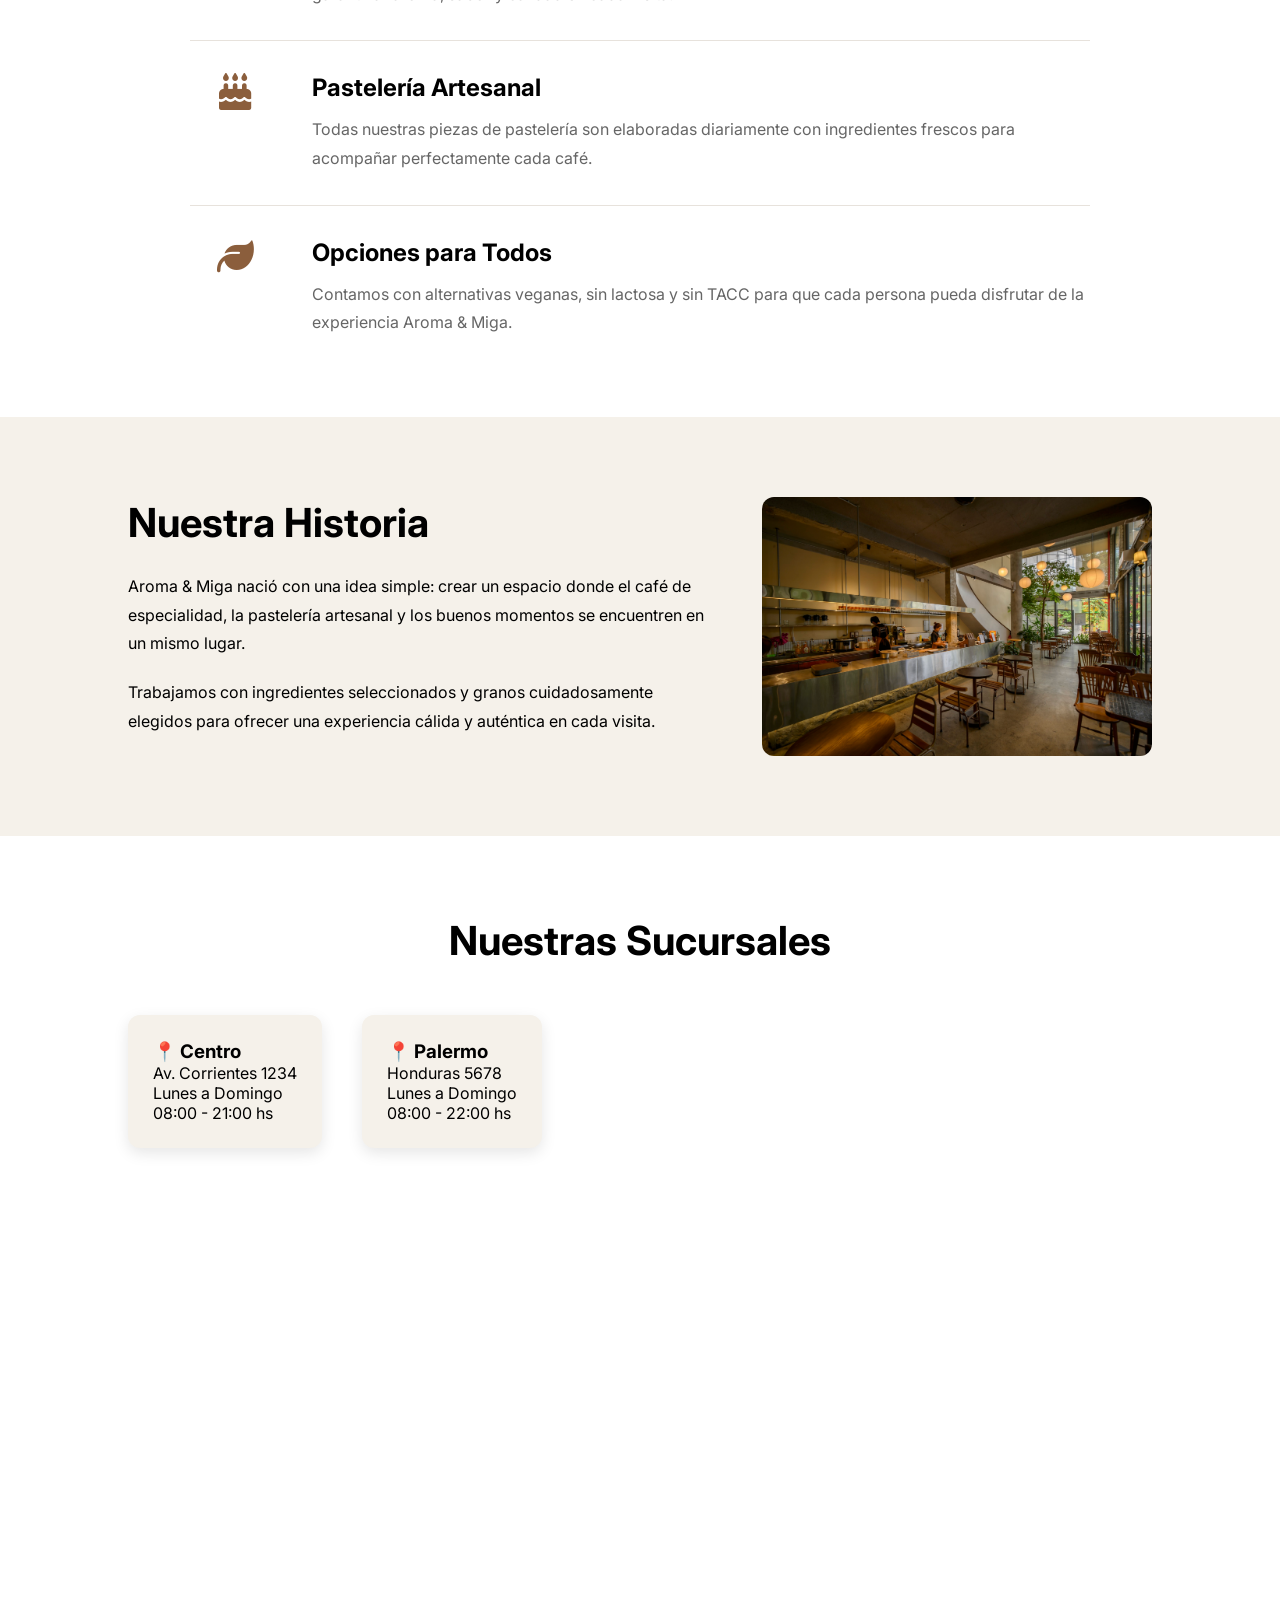
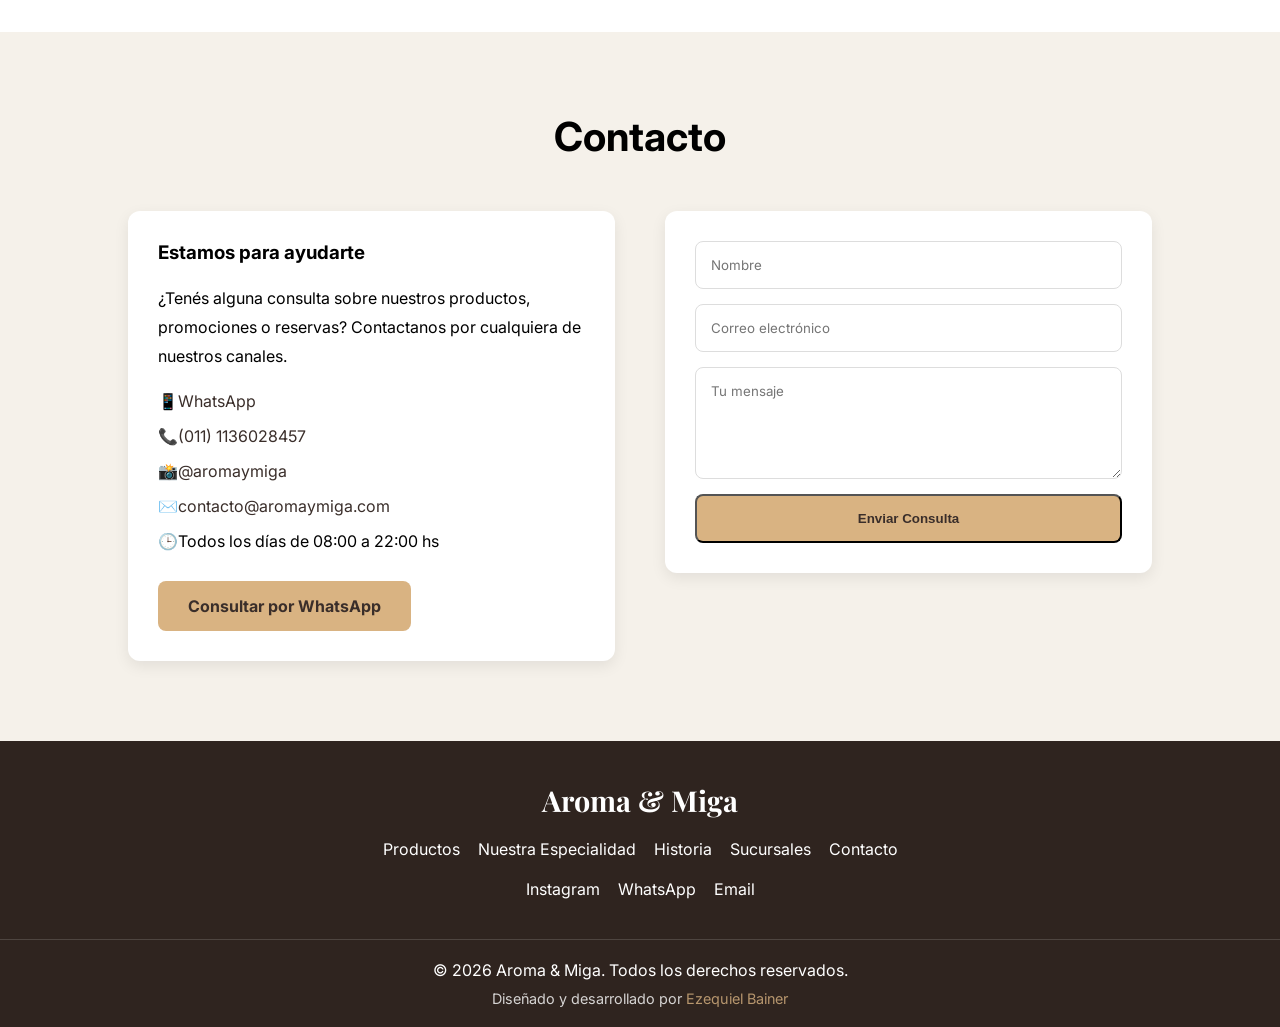
==== commit 49b3a95a: "Ultimando detalles del modal" ====
--- a/index.html
+++ b/index.html
@@ -277,7 +277,7 @@
 
                 <div class="modal-info">
 
-                    <header class="modal-header">
+                    <div class="modal-header">
 
                         <span
                             id="modal-categoria"
@@ -294,7 +294,7 @@
                             class="producto-badges"
                         ></div>
 
-                    </header>
+                    </div>
 
                     <section class="modal-seccion">
 
@@ -331,14 +331,14 @@
 
                     </section>
 
-                    <footer class="modal-footer">
+                    <div class="modal-footer">
 
                         <span
                             id="modal-precio"
                             class="modal-precio"
                         ></span>
 
-                    </footer>
+                    </div>
 
                 </div>
 
--- a/css/estilos.css
+++ b/css/estilos.css
@@ -367,38 +367,23 @@
 /*============================*/
 
 .modal-contenido{
-
     position: relative;
-
     display: grid;
-
-    grid-template-columns: minmax(330px, 330px) minmax(0, 1fr);
-
-    width: min(1000px,95vw);
-
-    max-height: 90vh;
-
+    grid-template-columns: minmax(420px, 1fr) minmax(0, 1fr); /* antes: minmax(330px,330px) */
+    width: min(1000px, 95vw);
+    height: min(650px, 90vh);
     background: white;
-
     border-radius: 18px;
-
     overflow: hidden;
-
     box-shadow: 0 25px 60px rgba(0,0,0,.25);
-
-}
-
-/*============================*/
+}
 
 .modal-imagen{
-
     width: 100%;
     height: 100%;
-
     object-fit: cover;
-
+    object-position: center;
     display: block;
-
 }
 
 /*============================*/
@@ -544,21 +529,24 @@
 /*============================*/
 
 .modal-footer{
-
     margin-top: auto;
-
-    padding-top: 2rem;
-
+    padding-top: 1.5rem;
+    border-top: 1px solid #ece6df;
 }
 
 .modal-precio{
-
-    font-size:2.6rem;
-
-    color:#8B5E3C;
-
-    font-weight:700;
-
+    font-size: 2.4rem;
+    font-weight: 700;
+    color: #8B5E3C; 
+}
+
+.modal-precio-label{
+    display: block;
+    font-size: .75rem;
+    letter-spacing: .1rem;
+    text-transform: uppercase;
+    color: #999;
+    margin-bottom: .3rem;
 }
 
 /*============================*/
@@ -681,6 +669,44 @@
 
 }
 
+/* ---------------- TABLETS ---------------- */
+
+@media (max-width: 1024px) {
+
+    /* NAV */
+
+    nav {
+        padding: 20px 30px;
+    }
+
+    nav ul {
+        gap: 20px;
+    }
+
+    /* PRODUCTOS */
+
+    .card {
+        width: 300px;
+    }
+
+    /* MODAL */
+
+    .modal-contenido{
+        grid-template-columns: minmax(260px, 280px) minmax(0, 1fr);
+        width: min(700px, 90vw);
+        height: min(520px, 85vh);
+    }
+
+    .modal-titulo{
+        font-size: 2rem;
+    }
+
+    .modal-precio{
+        font-size: 2rem;
+    }
+
+}
+
 /* ---------------- MOVILES ---------------- */
 
 @media (max-width: 768px) {
@@ -689,72 +715,69 @@
 
     nav{
 
-            padding:20px;
-
-            display:flex;
-
-            justify-content:space-between;
-
-            align-items:center;
-
-        }
-
-        .menu-toggle{
-
-            display:block;
-
-            font-size:2rem;
-
-            cursor:pointer;
-
-            z-index:1001;
-
-        }
-
-        .nav-links{
-
-            position:fixed;
-
-            top:72px;
-
-            left:0;
-
-            width:100%;
-
-            display:flex;
-
-            flex-direction:column;
-
-            align-items:center;
-
-            gap:20px;
-
-            background-color: rgba(47, 36, 31, 0.95);
-
-            backdrop-filter: blur(8px);
-
-            max-height:0;
-
-            overflow:hidden;
-
-            padding:0;
-
-            transition:max-height .35s ease,padding .35s ease;
-
-            z-index:999;
-
-        }
-
-        .nav-links.active{
-
-            max-height:500px;
-
-            padding:25px 0;
-
-        }
-
-    }
-
+        padding:20px;
+
+        display:flex;
+
+        justify-content:space-between;
+
+        align-items:center;
+
+    }
+
+    .menu-toggle{
+
+        display:block;
+
+        font-size:2rem;
+
+        cursor:pointer;
+
+        z-index:1001;
+
+    }
+
+    .nav-links{
+
+        position:fixed;
+
+        top:72px;
+
+        left:0;
+
+        width:100%;
+
+        display:flex;
+
+        flex-direction:column;
+
+        align-items:center;
+
+        gap:20px;
+
+        background-color: rgba(47, 36, 31, 0.95);
+
+        backdrop-filter: blur(8px);
+
+        max-height:0;
+
+        overflow:hidden;
+
+        padding:0;
+
+        transition:max-height .35s ease,padding .35s ease;
+
+        z-index:999;
+
+    }
+
+    .nav-links.active{
+
+        max-height:500px;
+
+        padding:25px 0;
+
+    }
 
     /* BOTONES */
 
@@ -772,12 +795,13 @@
         gap: 12px;
     }
 
-     .card {
+    .card {
         width: 100%;
         max-width: 450px;
     }
 
     /* WPP */
+
     .whatsapp-float{
 
         width:56px;
@@ -792,13 +816,69 @@
 
     }
 
-
-
-
+    /* MODAL */
+
+    .modal{
+        padding: 1rem;
+        align-items: center; 
+    }
+
+    .modal-contenido{
+        grid-template-columns: 1fr;
+        grid-template-rows: auto 1fr;
+        width: 100%;
+        max-width: 420px;
+        height: auto;
+        max-height: 80vh;
+        border-radius: 18px; /* redondeado en las 4 esquinas */
+    }
+
+    .modal-imagen{
+        width: 100%;
+        aspect-ratio: 4 / 3; /* la misma proporción de tus fotos nuevas */
+        height: auto;
+    }
+
+    .modal-info{
+        padding: 1.3rem;
+        overflow-y: auto;
+    }
+
+    .modal-header{
+        margin-bottom: 1rem;
+    }
+
+    .modal-titulo{
+        font-size: 1.4rem;
+    }
+
+    .modal-descripcion{
+        font-size: .9rem;
+        line-height: 1.6;
+    }
+
+    .modal-seccion{
+        padding: 1rem 0;
+    }
+
+    .modal-precio{
+        font-size: 1.6rem;
+    }
+
+    .modal-cerrar{
+        top: .7rem;
+        right: .7rem;
+        width: 36px;
+        height: 36px;
+    }
+
+}
 
 /* ---------------- CELULARES CHICOS ---------------- */
 
 @media (max-width: 480px) {
+
+    /* NAV */
 
     .logo h2 {
         font-size: 1.5rem;
@@ -811,6 +891,8 @@
     nav a {
         font-size: 0.85rem;
     }
+
+    /* HERO */
 
     #hero {
         padding-top: 60px;
@@ -824,6 +906,8 @@
     .hero-content p {
         font-size: 0.95rem;
     }
+
+    /* TITULOS DE SECCION */
 
     #productos h2,
     #especialidad h2,
@@ -833,6 +917,8 @@
         font-size: 2rem;
     }
 
+    /* FOOTER */
+
     .footer-links,
     .footer-social {
         flex-direction: row;
@@ -856,23 +942,68 @@
     .footer-container h3 {
         font-size: 1.5rem;
     }
-}
-
-/* ---------------- TABLETS ---------------- */
-
-@media (max-width: 1024px) {
-
-    nav {
-        padding: 20px 30px;
-    }
-
-    nav ul {
-        gap: 20px;
-    }
-
-    
-    .card {
-        width: 300px;
-    }
-
-}+
+     /* MODAL */
+
+    .modal{
+        padding: .7rem;
+    }
+
+    .modal-contenido{
+        max-width: 340px;
+        max-height: 75vh;
+    }
+
+    .modal-imagen{
+        height: 130px;
+    }
+
+    .modal-info{
+        padding: 1rem;
+    }
+
+    .modal-header{
+        margin-bottom: .7rem;
+    }
+
+    .modal-titulo{
+        font-size: 1.2rem;
+    }
+
+    .modal-categoria{
+        font-size: .7rem;
+    }
+
+    .modal-descripcion{
+        font-size: .85rem;
+    }
+
+    .modal-seccion{
+        padding: .7rem 0;
+    }
+
+    .modal-subtitulo{
+        font-size: .9rem;
+    }
+
+    .modal-recomendacion{
+        font-size: .85rem;
+    }
+
+    .modal-precio{
+        font-size: 1.4rem;
+    }
+
+    .modal-precio-label{
+        font-size: .65rem;
+    }
+
+    .modal-cerrar{
+        top: .5rem;
+        right: .5rem;
+        width: 32px;
+        height: 32px;
+    }
+
+}
+
